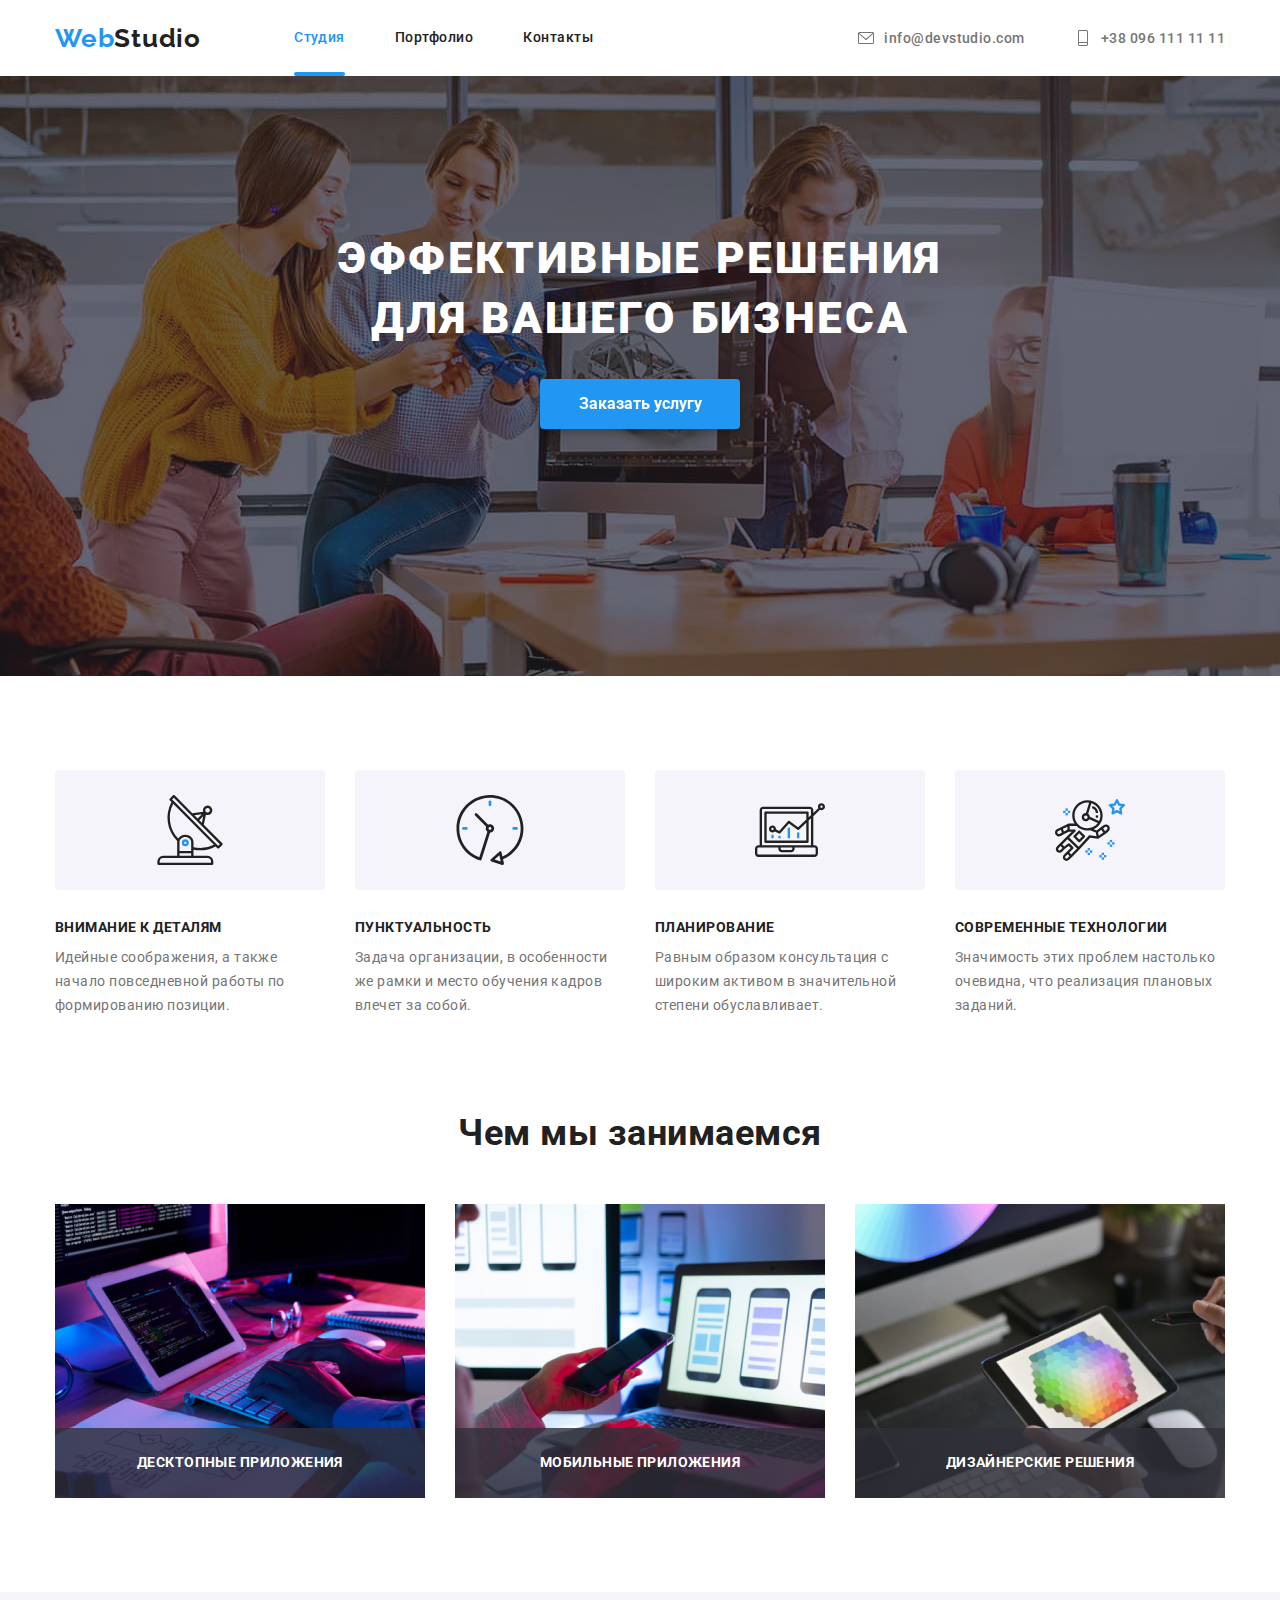
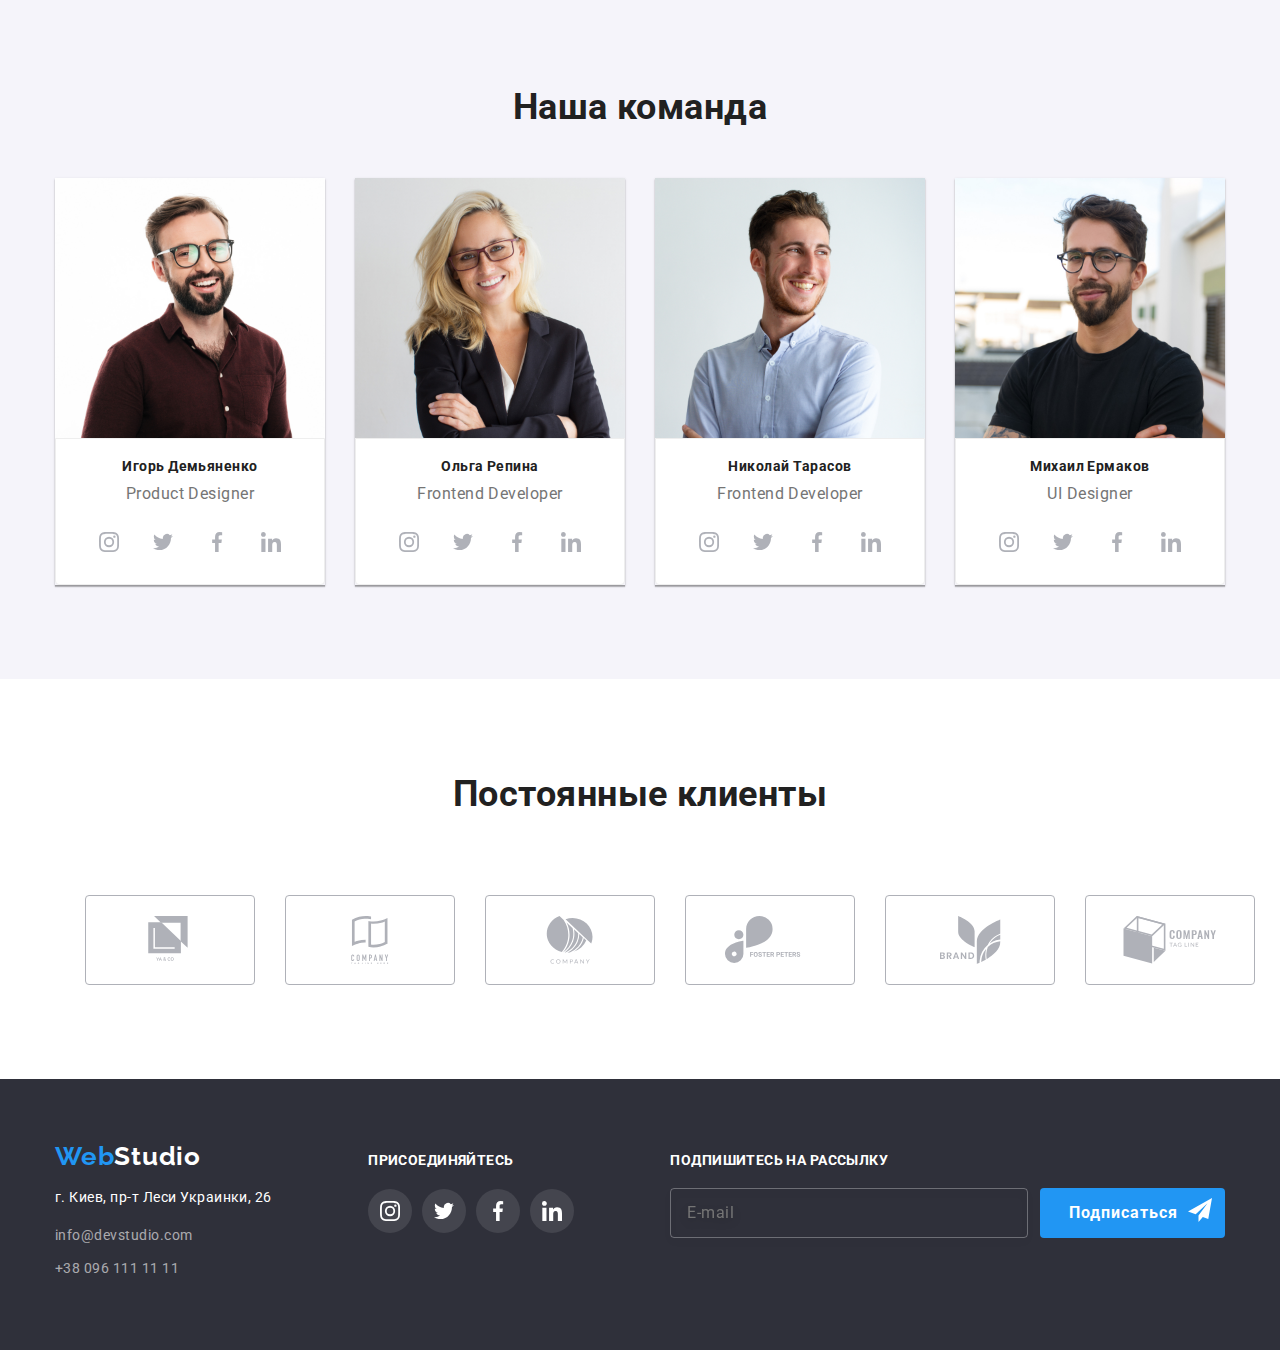
==== index.html @ 0d8c1e80 "copied hw6 to hw7" ====
<!DOCTYPE html>
<html lang="ru">
  <head>
    <meta charset="UTF-8" />
    <meta name="viewport" content="width=device-width, initial-scale=1.0" />
    <title>Document</title>
    <link rel="preconnect" href="https://fonts.gstatic.com" />
    <link
      href="https://fonts.googleapis.com/css2?family=Raleway:wght@700&family=Roboto:wght@400;500;700;900&display=swap"
      rel="stylesheet"
    />
    <link
      rel="stylesheet"
      href="https://cdnjs.cloudflare.com/ajax/libs/modern-normalize/1.0.0/modern-normalize.min.css"
    />
    <link rel="stylesheet" href="./css/styles.css" />
  </head>
  <body>
    <!-- Header main page -->
    <header>
      <nav class="container main-nav">
        <a href="./index.html" class="logo"> <span>Web</span>Studio </a>

        <ul class="site-nav">
          <li class="item">
            <a href="./index.html" class="link current">Студия</a>
          </li>
          <li class="item">
            <a href="./portfolio.html" class="link">Портфолио</a>
          </li>
          <li class="item"><a href="" class="link">Контакты</a></li>
        </ul>

        <ul class="address-nav">
          <li class="item">
            <a href="mailto:info@devstudio.com" class="address">
              <svg class="icon-nav" width="16" height="12">
                <use href="./img/icons/symbol-defs.svg#icon-envelope"></use>
              </svg>
              info@devstudio.com
            </a>
          </li>
          <li class="item">
            <a href="tel:+380961111111" class="address">
              <svg class="icon-nav" width="10" height="16">
                <use href="./img/icons/symbol-defs.svg#icon-phone"></use>
              </svg>
              +38 096 111 11 11
            </a>
          </li>
        </ul>
      </nav>
    </header>
    <main>
      <!-- About us sections-->
      <section class="section title">
        <div class="container">
          <h1 class="hero-title">
            Эффективные решения
            <br />
            для вашего бизнеса
          </h1>
          <button type="button" class="button primary" data-modal-open>Заказать услугу</button>
        </div>
      </section>
      <section class="section container section-logo">
        <h2 class="visually-hidden">Наши качества</h2>
        <ul class="feacher-list">
          <li class="item icon-antena">
            <h3 class="section-title-secondary title-uppercase">Внимание к деталям</h3>
            <p class="section-text">Идейные соображения, а также начало повседневной работы по формированию позиции.</p>
          </li>
          <li class="item icon-clock">
            <h3 class="section-title-secondary title-uppercase">Пунктуальность</h3>
            <p class="section-text">
              Задача организации, в особенности же рамки и место обучения кадров влечет за собой.
            </p>
          </li>
          <li class="item icon-diagram">
            <h3 class="section-title-secondary title-uppercase">Планирование</h3>
            <p class="section-text">
              Равным образом консультация с широким активом в значительной степени обуславливает.
            </p>
          </li>
          <li class="item icon-astronaut">
            <h3 class="section-title-secondary title-uppercase">Современные технологии</h3>
            <p class="section-text">Значимость этих проблем настолько очевидна, что реализация плановых заданий.</p>
          </li>
        </ul>
      </section>
      <section class="section">
        <div class="container">
          <h2 class="section-title-primary">Чем мы занимаемся</h2>
          <ul class="primary-list">
            <li class="item primary-thumb">
              <img src="./img/what-we-do/box1.jpg" alt="Ноутбук" width="370" />
              <p class="label">Десктопные приложения</p>
            </li>
            <li class="item primary-thumb">
              <img src="./img/what-we-do/box2.jpg" alt="мобильный телефон" width="370" />
              <p class="label">Мобильные приложения</p>
            </li>
            <li class="item primary-thumb">
              <img src="./img/what-we-do/box3.jpg" alt="Планшет" width="370" />
              <p class="label">Дизайнерские решения</p>
            </li>
          </ul>
        </div>
      </section>
      <section class="section team-section">
        <div class="container">
          <h2 class="section-title-primary">Наша команда</h2>
          <ul class="team-list">
            <li class="item">
              <img src="./img/team/photo1.jpg" alt="фото члена команды" width="270" />
              <div class="card">
                <h3 class="section-title-secondary">Игорь Демьяненко</h3>
                <p class="section-team-text">Product Designer</p>
                <ul class="card-list">
                  <li class="item">
                    <a href="" class="item-card">
                      <svg class="item-icon">
                        <use href="./img/icons/symbol-defs.svg#icon-instagram"></use>
                      </svg>
                    </a>
                  </li>
                  <li class="item">
                    <a href="" class="item-card">
                      <svg class="item-icon">
                        <use href="./img/icons/symbol-defs.svg#icon-twitter"></use>
                      </svg>
                    </a>
                  </li>
                  <li class="item">
                    <a href="" class="item-card">
                      <svg class="item-icon">
                        <use href="./img/icons/symbol-defs.svg#icon-facebook"></use>
                      </svg>
                    </a>
                  </li>
                  <li class="item">
                    <a href="" class="item-card">
                      <svg class="item-icon">
                        <use href="./img/icons/symbol-defs.svg#icon-linkedin"></use>
                      </svg>
                    </a>
                  </li>
                </ul>
              </div>
            </li>
            <li class="item">
              <img src="./img/team/photo2.jpg" alt="фото члена команды" width="270" />
              <div class="card">
                <h3 class="section-title-secondary">Ольга Репина</h3>
                <p class="section-team-text">Frontend Developer</p>
                <ul class="card-list">
                  <li class="item">
                    <a href="" class="item-card">
                      <svg class="item-icon">
                        <use href="./img/icons/symbol-defs.svg#icon-instagram"></use>
                      </svg>
                    </a>
                  </li>
                  <li class="item">
                    <a href="" class="item-card">
                      <svg class="item-icon">
                        <use href="./img/icons/symbol-defs.svg#icon-twitter"></use>
                      </svg>
                    </a>
                  </li>
                  <li class="item">
                    <a href="" class="item-card">
                      <svg class="item-icon">
                        <use href="./img/icons/symbol-defs.svg#icon-facebook"></use>
                      </svg>
                    </a>
                  </li>
                  <li class="item">
                    <a href="" class="item-card">
                      <svg class="item-icon">
                        <use href="./img/icons/symbol-defs.svg#icon-linkedin"></use>
                      </svg>
                    </a>
                  </li>
                </ul>
              </div>
            </li>
            <li class="item">
              <img src="./img/team/photo3.jpg" alt="фото члена команды" width="270" />
              <div class="card">
                <h3 class="section-title-secondary">Николай Тарасов</h3>
                <p class="section-team-text">Frontend Developer</p>
                <ul class="card-list">
                  <li class="item">
                    <a href="" class="item-card">
                      <svg class="item-icon">
                        <use href="./img/icons/symbol-defs.svg#icon-instagram"></use>
                      </svg>
                    </a>
                  </li>
                  <li class="item">
                    <a href="" class="item-card">
                      <svg class="item-icon">
                        <use href="./img/icons/symbol-defs.svg#icon-twitter"></use>
                      </svg>
                    </a>
                  </li>
                  <li class="item">
                    <a href="" class="item-card">
                      <svg class="item-icon">
                        <use href="./img/icons/symbol-defs.svg#icon-facebook"></use>
                      </svg>
                    </a>
                  </li>
                  <li class="item">
                    <a href="" class="item-card">
                      <svg class="item-icon">
                        <use href="./img/icons/symbol-defs.svg#icon-linkedin"></use>
                      </svg>
                    </a>
                  </li>
                </ul>
              </div>
            </li>
            <li class="item">
              <img src="./img/team/photo4.jpg" alt="фото члена команды" width="270" />
              <div class="card">
                <h3 class="section-title-secondary">Михаил Ермаков</h3>
                <p class="section-team-text">UI Designer</p>
                <ul class="card-list">
                  <li class="item">
                    <a href="" class="item-card">
                      <svg class="item-icon">
                        <use href="./img/icons/symbol-defs.svg#icon-instagram"></use>
                      </svg>
                    </a>
                  </li>
                  <li class="item">
                    <a href="" class="item-card">
                      <svg class="item-icon">
                        <use href="./img/icons/symbol-defs.svg#icon-twitter"></use>
                      </svg>
                    </a>
                  </li>
                  <li class="item">
                    <a href="" class="item-card">
                      <svg class="item-icon">
                        <use href="./img/icons/symbol-defs.svg#icon-facebook"></use>
                      </svg>
                    </a>
                  </li>
                  <li class="item">
                    <a href="" class="item-card">
                      <svg class="item-icon">
                        <use href="./img/icons/symbol-defs.svg#icon-linkedin"></use>
                      </svg>
                    </a>
                  </li>
                </ul>
              </div>
            </li>
          </ul>
        </div>
      </section>
      <section class="section section-logo">
        <div class="container">
          <h2 class="section-title-primary">Постоянные клиенты</h2>
          <ul class="client-logo">
            <li class="item">
              <a href="" class="item-link">
                <svg class="logo-icons" width="44.27" height="49.23">
                  <use href="./img/icons/symbol-defs.svg#icon-logo-1"></use>
                </svg>
              </a>
            </li>
            <li class="item">
              <a href="" class="item-link">
                <svg class="logo-icons" width="40" height="52">
                  <use href="./img/icons/symbol-defs.svg#icon-logo-2"></use>
                </svg>
              </a>
            </li>
            <li class="item">
              <a href="" class="item-link">
                <svg class="logo-icons" width="41" height="42.6">
                  <use href="./img/icons/symbol-defs.svg#icon-logo-3"></use>
                </svg>
              </a>
            </li>
            <li class="item">
              <a href="" class="item-link">
                <svg class="logo-icons" width="79.66" height="42.02">
                  <use href="./img/icons/symbol-defs.svg#icon-logo-4"></use>
                </svg>
              </a>
            </li>
            <li class="item">
              <a href="" class="item-link">
                <svg class="logo-icons" width="59" height="47">
                  <use href="./img/icons/symbol-defs.svg#icon-logo-5"></use>
                </svg>
              </a>
            </li>
            <li class="item">
              <a href="" class="item-link">
                <svg class="logo-icons" width="88.48" height="45.44">
                  <use href="./img/icons/symbol-defs.svg#icon-logo-6"></use>
                </svg>
              </a>
            </li>
          </ul>
        </div>
      </section>
    </main>

    <!-- Footer -->
    <footer class="footer footer-container">
      <div class="container">
        <div class="footer-content">
          <address class="footer-address">
            <a href="https://goo.gl/maps/TNhpPpV4GZ15vKTPA" target="_blank" class="logo footer-logo">
              <span>Web</span>Studio
            </a>
            <p class="footer-address">г. Киев, пр-т Леси Украинки, 26</p>

            <a href="mailto:info@devstudio.com" class="footer-mail"> info@devstudio.com </a>
            <a href="tel:+380961111111" class="footer-tel">+38 096 111 11 11</a>
          </address>

          <div>
            <p class="link-header">присоединяйтесь</p>
            <ul class="card-list">
              <li class="item">
                <a href="" class="footer-card">
                  <svg class="footer-icon">
                    <use href="./img/icons/symbol-defs.svg#icon-instagram"></use>
                  </svg>
                </a>
              </li>
              <li class="item">
                <a href="" class="footer-card">
                  <svg class="footer-icon">
                    <use href="./img/icons/symbol-defs.svg#icon-twitter"></use>
                  </svg>
                </a>
              </li>
              <li class="item">
                <a href="" class="footer-card">
                  <svg class="footer-icon">
                    <use href="./img/icons/symbol-defs.svg#icon-facebook"></use>
                  </svg>
                </a>
              </li>
              <li class="item">
                <a href="" class="footer-card">
                  <svg class="footer-icon">
                    <use href="./img/icons/symbol-defs.svg#icon-linkedin"></use>
                  </svg>
                </a>
              </li>
            </ul>
          </div>
          <form class="footer-form">
            <div class="form-field">
              <label for="email" class="form-label">Подпишитесь на рассылку</label>

              <input type="email" name="email" id="email" placeholder="E-mail" class="form-input" />
            </div>
            <button type="submit" class="button footer-form-button">Подписаться</button>
          </form>
        </div>
      </div>
    </footer>
    <div class="backdrop is-hidden" data-modal>
      <div class="modal">
        <div class="icon-wrapper">
          <svg class="modal-close-button" data-modal-close>
            <use href="./img/icons/symbol-defs.svg#icon-close"></use>
          </svg>
        </div>
        <form>
          <div role="group" class="modal-form">
            <b class="modal-form-title">Оставьте свои данные, мы вам перезвоним</b>
            <div class="modal-form-field">
              <label for="name" class="modal-label">Имя</label>
              <input type="text" name="username" id="name" class="modal-input" placeholder=" " />
              <svg class="modal-icon" width="12" height="12">
                <use href="./img/icons/symbol-defs.svg#icon-modal-person"></use>
              </svg>
            </div>
            <div class="modal-form-field">
              <label for="tel" class="modal-label">Телефон </label>

              <input type="tel" name="usertel" id="tel" class="modal-input" placeholder=" " />
              <svg class="modal-icon" width="13" height="13">
                <use href="./img/icons/symbol-defs.svg#icon-modal-phone"></use>
              </svg>
            </div>
            <div class="modal-form-field">
              <label for="user_email" class="modal-label">Почта </label>

              <input type="email" name="email" id="user_email" class="modal-input" placeholder=" " />
              <svg class="modal-icon" width="15" height="12">
                <use href="./img/icons/symbol-defs.svg#icon-modal-envelope"></use>
              </svg>
            </div>
            <div class="modal-form-field">
              <label for="feedback" class="modal-label">Комментарий</label>
              <textarea
                name="feedback"
                id="feedback"
                rows="5"
                placeholder="Введите текст"
                class="textarea-input"
              ></textarea>
            </div>

            <div class="modal-form-checkbox">
              <label class="checkbox-label">
                <input type="checkbox" name="hobby" value="reading" class="checkbox" />
                <span>Соглашаюсь с рассылкой и принимаю <a href="" class="contract">Условия договора</a></span>
                <svg class="checkbox-icon" width="15" height="12">
                  <use href="./img/icons/symbol-defs.svg#icon-check"></use>
                </svg>
              </label>
            </div>
          </div>
          <button type="submit" class="button form-button">Отправить</button>
        </form>
      </div>
    </div>
    <script src="./js/modal.js">
      (() => { document.querySelector('.js-speaker-form').addEventListener('submit', e => { e.preventDefault(); new
      FormData(e.currentTarget).forEach((value, name) => console.log(`${name}: ${value}`), ); }); })();
    </script>
  </body>
</html>
---- css/styles.css ----
/* цвет текста  #757575;
  цвет заголовков  и кнопок#212121
  акцент+часть лого #2196F3;
  белый #FFFFFF
  вторичный цвет фона #2F303A
 */
/* ====site colors===== */
.visually-hidden {
  position: absolute;
  width: 1px;
  height: 1px;
  margin: -1px;
  padding: 0;
  overflow: hidden;
  border: 0;
  clip: rect(0 0 0 0);
}
.title {
  color: var(--hero-text-color);
  font-weight: 900;
  font-size: 44px;
  line-height: 1.36;
  letter-spacing: 0.06em;
  text-transform: uppercase;
  text-align: center;

  display: flex;
  justify-content: center;
  align-items: center;

  max-width: 1600px;
  height: 600px;
  margin-left: auto;
  margin-right: auto;
  background-image: linear-gradient(to right, rgba(47, 48, 58, 0.4), rgba(47, 48, 58, 0.4)),
    url('../img/hero-background.jpg');
  background-repeat: no-repeat;
  background-size: cover;
  background-position: center;
}

body {
  background-color: #ffffff;
  color: var(--primary-text-color);
  font-family: Roboto, sans-serif;
  letter-spacing: 0.03em;
}
img {
  display: block;
  max-width: 100%;
  height: auto;
}

:root {
  --primary-text-color: #757575;
  --title-text-color: #212121;
  --accent-color: #2196f3;
  --hero-text-color: #ffffff;
  --bgd-button-color: #f5f4fa;
}

a {
  text-decoration: none;
}
/* ====logo====== */
.logo {
  font-family: Raleway, sans-serif;
  color: var(--title-text-color);
  letter-spacing: 0.03em;
  font-weight: bold;
  font-size: 26px;
  line-height: 1.19;
  letter-spacing: 0.03em;
}
.logo > span {
  color: var(--accent-color);
}

ul {
  list-style: none;
  padding: 0;
  margin: 0;
}
/* ====Titles===== */

.hero-title {
  margin-top: 0;
  margin-bottom: 0;
  font-style: normal;

  font-weight: 900;
  font-size: 44px;
  line-height: 1.36;
  letter-spacing: 0.06em;
}

.section-title-primary {
  color: var(--title-text-color);
  font-weight: 700;
  font-size: 36px;
  line-height: 1.17;
  text-align: center;

  margin-top: 0;
  margin-bottom: 50px;
}
.primary-list {
  display: flex;
  flex-wrap: wrap;
  margin-left: -30px;
  margin-top: -30px;
  /* position: relative; */
}
.primary-list .item {
  margin-left: 30px;
  margin-top: 30px;
  flex-basis: calc(100% / 3 - 30px);
}
.primary-thumb {
  position: relative;
}
.label {
  position: absolute;

  font-family: Roboto;
  font-weight: 700;
  font-size: 14px;
  line-height: 1.14;

  text-align: center;
  letter-spacing: 0.03em;
  text-transform: uppercase;
  color: rgba(255, 255, 255, 1);
  background: rgba(47, 48, 58, 0.8);

  width: 100%;
  height: 70px;
  bottom: 0;
  right: 0;
  margin: 0;
  padding-top: 27px;
}

.section-title-secondary {
  color: var(--title-text-color);
  font-weight: 700;
  font-size: 14px;
  line-height: 1.14;

  margin-top: 0;
  margin-bottom: 10px;
}
.section-title-portfolio {
  color: var(--title-text-color);
  font-size: 18px;
  line-height: 2;

  margin-top: 0;
  margin-bottom: 0;
}
.title-uppercase {
  text-transform: uppercase;
}
.team-section {
  background: #f5f4fa;
  padding-top: 94px;
}
/* =====Team list===== */
.team-list {
  display: flex;
  flex-wrap: wrap;
  margin-left: -30px;
  margin-top: -30px;
}
.team-list > .item {
  margin-left: 30px;
  margin-top: 30px;
  flex-basis: calc(100% / 4 - 30px);
  box-shadow: 0px 1px 3px rgba(0, 0, 0, 0.12), 0px 1px 1px rgba(0, 0, 0, 0.14), 0px 2px 1px rgba(0, 0, 0, 0.2);
}

.team-list .card {
  display: flex;
  flex-wrap: wrap;
  border-radius: 0px 0px 4px 4px;

  display: flex;
  flex-direction: column;
  align-items: center;
}
/* =====Texts===== */
.section {
  padding-bottom: 94px;
}
.section p {
  margin-top: 0;
}
.section-text {
  font-size: 14px;
  line-height: 1.71;
  margin-bottom: 0;
}
.section-team-text {
  font-size: 16px;
  line-height: 1.18;
}
.section-portfolio-text {
  font-size: 16px;
  line-height: 1.86;
  margin-bottom: 0;
  color: var(--primary-text-color);
}

/* =====Address====== */

.address {
  color: var(--primary-text-color);
  font-family: Roboto, sans-serif;
  font-weight: 500;
  font-size: 14px;
  line-height: 1.17;
  display: flex;
  cursor: pointer;
  vertical-align: bottom;
  padding: 0;
  border: none;
  margin: 0;
}
.address:hover,
.address:focus {
  color: var(--accent-color);
  transition: 250ms cubic-bezier(0.4, 0, 0.2, 1);
}
.icon-nav {
  margin-right: 10px;
  fill: currentColor;
  display: inline-block;
  width: 16px;
  height: 16px;
}
/*  ======Main nav===== */
.main-nav {
  display: flex;
  align-items: center;
}
.portfolio-border {
  border-bottom: 1px solid #ececec;
}
/* =====site nav===== */

.site-nav {
  display: flex;
  margin-left: 93px;
}
.site-nav .link {
  display: block;
  padding-bottom: 30px;
  padding-top: 30px;

  color: var(--title-text-color);
  font-weight: 500;
  font-size: 14px;
  line-height: 1.14;
  text-decoration: none;

  position: relative;
  transition: 250ms cubic-bezier(0.4, 0, 0.2, 1);
}
.site-nav .link::after {
  content: '';
  display: block;
  width: 100%;
  background: var(--accent-color);
  border-radius: 2px;
  height: 4px;
  position: absolute;
  left: 0;
  bottom: 0;
  opacity: 0;
  transition: 250ms cubic-bezier(0.4, 0, 0.2, 1);
}
.site-nav .link:hover::after,
.site-nav .link:focus::after,
.site-nav .current::after {
  opacity: 1;
}
.site-nav .link:hover,
.site-nav .link:focus,
.site-nav .current {
  color: var(--accent-color);
  transition: 250ms cubic-bezier(0.4, 0, 0.2, 1);
}
.site-nav .item:not(:last-child) {
  margin-right: 50px;
}

/* ====Address nav===== */
.address-nav {
  display: flex;
  margin-left: auto;
}
.address-nav .item + .item {
  margin-left: 50px;
}

/* =====Button===== */

.button {
  color: var(--hero-text-color);
  background-color: var(--accent-color);
  font-family: inherit;

  border-radius: 4px;
  text-align: center;
  border: none;
}
.button.primary {
  font-weight: 700;
  font-size: 16px;
  line-height: 1.87;

  padding: 10px 32px;
  min-width: 200px;
  margin-top: 30px;
  filter: drop-shadow(0px 4px 4px rgba(0, 0, 0, 0.25));
}
.button.secondary {
  color: var(--title-text-color);
  background-color: var(--bgd-button-color);
  font-weight: 500;
  font-size: 16px;
  line-height: 1.62;

  min-width: 73px;
  padding: 6px 22px;
}
.secondary:hover,
.secondary:focus {
  color: var(--hero-text-color);
  background-color: var(--accent-color);
  transition: 250ms cubic-bezier(0.4, 0, 0.2, 1);

  filter: drop-shadow(0px 4px 4px rgba(0, 0, 0, 0.25));
}
/* =====list main===== */
.feacher-list {
  display: flex;
  flex-wrap: wrap;
  margin-left: -30px;
  margin-top: -30px;
}
.feacher-list .item {
  margin-left: 30px;
  margin-top: 30px;
  flex-basis: calc(100% / 4 - 30px);
}
.feacher-list .item::before {
  content: '';
  display: block;
  height: 120px;
  margin-bottom: 30px;
  background: #f5f4fa;
  border-radius: 4px;
  background-repeat: no-repeat;
  background-size: contain;
  background-position: center;
}
.feacher-list .icon-antena::before {
  background-image: url(../img/feacher-list/antena.svg);
}
.feacher-list .icon-clock::before {
  background-image: url(../img/feacher-list/clock.svg);
}
.feacher-list .icon-diagram::before {
  background-image: url(../img/feacher-list/diagram.svg);
}
.feacher-list .icon-astronaut::before {
  background-image: url(../img/feacher-list/astronaut.svg);
}
/* =====Portfolio list===== */
.portfolio-list {
  display: flex;
  flex-wrap: wrap;
  margin-right: -30px;
  margin-top: -30px;
  flex-basis: calc(100% / 3 - 30px);
  padding-bottom: 94px;
  cursor: pointer;
}
.product-thumb {
  position: relative;
  overflow: hidden;
}
.product-thumb::before {
  content: '';
  display: inline-block;
  position: absolute;

  background: rgba(33, 150, 243, 0.9);
  width: 100%;
  height: 100%;

  top: 0;
  left: 0;
  opacity: 0;
  transform: translateY(100%);
  transition: transform 250ms cubic-bezier(0.4, 0, 0.2, 1);
}

.product-thumb:hover:before {
  opacity: 1;
  transform: translateY(0);
}
.overlay {
  position: absolute;
  width: 100%;
  height: 100%;

  opacity: 0;
  top: 0;
  left: 0;
  font-family: Roboto;
  font-style: normal;
  font-weight: 400;
  font-size: 18px;
  line-height: 1.56;
  letter-spacing: 0.03em;
  padding: 63px 24px;
  color: var(--hero-text-color);
  background: rgba(33, 150, 243, 0.9);

  transition: 250ms cubic-bezier(0.4, 0, 0.2, 1);
  transform: translateY(100%);
}

.overlay:hover {
  opacity: 1;
}
.portfolio-list .item {
  width: 370px;
  margin-right: 30px;
  margin-top: 30px;
}
.portfolio-list-actions {
  display: flex;
  flex-direction: column;
}

.portfolio-list-actions:hover,
.portfolio-list-actions:focus {
  border: 1px solid #eeeeee;
  box-sizing: border-box;
  box-shadow: 0px 1px 1px rgba(0, 0, 0, 0.12), 0px 4px 4px rgba(0, 0, 0, 0.06), 1px 4px 6px rgba(0, 0, 0, 0.16);
}
.portfolio-list-actions:hover .overlay,
.portfolio-list-actions:focus .overlay {
  opacity: 1;
  transform: translateY(0);
}

.item .card {
  padding: 20px 24px;
  border: 1px solid #eeeeee;
  background-color: var(--hero-text-color);
}
.card-list {
  display: flex;
  padding: 0;
  margin: 0;
  text-align: center;
}
.card-list .item {
  display: inline-block;
}
.item-card {
  border: none;
  padding: 0;
  border-radius: 50%;
  align-items: center;
  display: flex;
  justify-content: center;
  width: 44px;
  height: 44px;
}

.item-icon {
  width: 20px;
  height: 20px;
}
.item-card:hover,
.item-card:focus,
.footer-card:hover,
.footer-card:focus {
  fill: rgb(33, 150, 243);
  --color1: #ffffff;
  background-color: rgba(33, 150, 243, 1);
  transition: 250ms cubic-bezier(0.4, 0, 0.2, 1);
}
.card-list .item:not(:last-child) {
  margin-right: 10px;
}
.portfolio-button {
  display: flex;
  margin-bottom: 50px;
  justify-content: center;
  padding-top: 94px;
}
.portfolio-button .item:not(:last-child) {
  margin-right: 8px;
}
/* =====Client logo===== */

.client-logo,
.client-logo .item {
  display: flex;
}
.client-logo .item {
  flex-wrap: wrap;
  margin-left: -30px;
  margin-top: -30px;
  flex-basis: calc(100% / 6 - 30px);
  margin-left: 30px;
  margin-top: 30px;
}
.client-logo .item-link {
  width: 170px;
  height: 90px;
  border: 1px solid #afb1b8;
  box-sizing: border-box;
  border-radius: 4px;
  cursor: pointer;
}
.client-logo .item-link:hover,
.client-logo .item-link:focus {
  border: 1px solid #2196f3;
  transition: 250ms cubic-bezier(0.4, 0, 0.2, 1);
}
.client-logo .item-link .logo-icons:hover,
.client-logo .item-link:focus .logo-icons {
  fill: #2196f3;
}
.logo-icons {
  display: inline-block;
  width: 100%;
  height: 100%;
  padding: 20px;
  fill: #afb1b8;
}

.section-logo {
  padding-top: 94px;
}
/* ====footer==== */
.footer {
  background-color: #2f303a;
  margin-top: 0;

  padding-top: 60px;
  padding-bottom: 60px;
}
.footer-content {
  display: flex;
  align-items: baseline;
  justify-content: space-between;
}
.footer .footer-logo {
  color: var(--hero-text-color);
}
.footer-address {
  color: var(--hero-text-color);
  font-weight: 400;
  font-style: normal;
  font-size: 14px;
  line-height: 1.71;

  display: flex;
  flex-direction: column;
}
.footer-mail,
.footer-tel {
  font-weight: normal;
  font-size: 14px;
  line-height: 1.71;
  color: rgba(255, 255, 255, 0.6);
  margin-bottom: 9px;
}

.link-header {
  font-style: normal;
  font-weight: bold;
  font-size: 14px;
  line-height: 1.14;
  letter-spacing: 0.03em;
  text-transform: uppercase;

  color: var(--hero-text-color);
  margin-bottom: 20px;
}
.footer-card {
  width: 44px;
  height: 44px;
  background: rgba(255, 255, 255, 0.1);
  border-radius: 50%;
  align-items: center;
  display: flex;
  justify-content: center;
  --color1: #ffffff;
  transition: 250ms cubic-bezier(0.4, 0, 0.2, 1);
}
.footer-icon {
  width: 20px;
  height: 20px;
}

/* ====Footer form===== */
.footer-form {
  display: flex;
  align-items: flex-end;
}
.footer-form-button {
  padding-top: 10px;
  padding-bottom: 10px;
  padding-left: 29px;
  padding-right: 13px;

  font-family: Roboto, sans-serif;
  font-weight: 700;
  font-size: 16px;
  line-height: 1.87;

  text-align: center;
  letter-spacing: 0.06em;
  display: flex;
  align-content: flex-end;
}
.footer-form-button::after {
  content: '';
  display: inline-block;
  margin-left: 10px;
  width: 24px;
  height: 24px;
  background-image: url(../img/icons/telegram.svg);
  background-repeat: no-repeat;
  background-size: contain;
  background-position: bottom;
  color: #ffffff;
}
.form-field {
  display: flex;
  flex-direction: column;
  margin-right: 12px;
}
.form-label {
  font-family: Roboto, sans-serif;
  font-weight: 700;
  font-size: 14px;
  line-height: 1.142;
  letter-spacing: 0.03em;
  text-transform: uppercase;
  color: var(--hero-text-color);

  margin-bottom: 20px;
}
.form-input {
  border: 1px solid rgba(255, 255, 255, 0.3);
  box-sizing: border-box;
  filter: drop-shadow(0px 4px 4px rgba(0, 0, 0, 0.15));
  border-radius: 4px;
  background-color: inherit;
  width: 358px;
  height: 50px;
  font-family: Roboto, sans-serif;

  font-weight: 400;
  font-size: 16px;
  line-height: 1.25;
  letter-spacing: 0.03em;
  color: rgba(255, 255, 255, 0.6);
  padding-left: 16px;
}
/* =====Container sizes===== */
.container {
  width: 1200px;
  padding-left: 15px;
  padding-right: 15px;
  margin-left: auto;
  margin-right: auto;
}
/* ======Modal window====== */
.backdrop {
  position: fixed;
  top: 0;
  left: 0;
  width: 100%;
  height: 100%;
  background: rgba(0, 0, 0, 0.2);
  opacity: 1;
  transition: opacity 250ms cubic-bezier(0.4, 0, 0.2, 1);
}
.backdrop.is-hidden {
  opacity: 0;
  pointer-events: none;
}
.backdrop.is-hidden.modal {
  transform: translate(-50%, -50%) scale(0.9);
}
.modal {
  position: absolute;
  background: #ffffff;
  top: 50%;
  left: 50%;
  transform: translate(-50%, -50%) scale(1);
  box-shadow: 0px 1px 3px rgba(0, 0, 0, 0.12), 0px 1px 1px rgba(0, 0, 0, 0.14), 0px 2px 1px rgba(0, 0, 0, 0.2);
  border-radius: 4px;

  width: 528px;
  height: 581px;
}
.modal-close-button {
  display: flex;
  width: 11px;
  height: 11px;
  transition: 250ms cubic-bezier(0.4, 0, 0.2, 1);
}
.icon-wrapper {
  align-items: center;
  display: flex;
  justify-content: center;
  position: absolute;
  top: 0;
  right: 0;
  width: 30px;
  height: 30px;
  border-radius: 50%;
  border: 1px solid rgba(0, 0, 0, 0.1);
  box-sizing: border-box;
  margin-top: 8px;
  margin-right: 8px;
}
.icon-wrapper:hover .modal-close-button {
  fill: var(--accent-color);
  transition: 250ms cubic-bezier(0.4, 0, 0.2, 1);
}
.form-button {
  padding: 10px 55px;
  font-family: Roboto, sans-serif;

  font-weight: 700;
  font-size: 16px;
  line-height: 1.87;
  display: flex;

  margin: 0 auto;
  letter-spacing: 0.06em;
  display: flex;
}
.modal-form {
  padding: 40px;
}
.modal-form-title {
  font-family: Roboto, sans-serif;
  font-weight: 700;
  font-size: 20px;
  line-height: 1.15;
  text-align: center;
  letter-spacing: 0.03em;
  color: #212121;

  margin-bottom: 12px;
  display: flex;
}
.modal-form-field {
  display: flex;
  flex-direction: column;
  margin-bottom: 4px;
  position: relative;
}
.modal-label {
  font-family: Roboto, sans-serif;
  font-weight: 400;
  font-size: 12px;
  line-height: 1.166;
  letter-spacing: 0.01em;
  color: #757575;
}
.checkbox-label {
  font-family: Roboto, sans-serif;
  font-weight: 400;
  font-size: 14px;
  line-height: 1.71;
  letter-spacing: 0.03em;
  color: #757575;
  margin-left: 7px;
}

.modal-input {
  border: 1px solid rgba(33, 33, 33, 0.2);
  box-sizing: border-box;
  border-radius: 4px;
  height: 40px;
  cursor: pointer;
  padding-left: 40px;
}

.modal-input:focus,
.modal-input:hover,
.textarea-input:hover,
.textarea-input:focus {
  border: 1px solid var(--accent-color);
  outline: none;
  transition: 250ms cubic-bezier(0.4, 0, 0.2, 1);
}
.modal-form:focus .modal-input {
  color: var(--accent-color);
  transition: 250ms cubic-bezier(0.4, 0, 0.2, 1);
}
.modal-form-field:focus .modal-input {
  fill: var(--accent-color);
  transition: 250ms cubic-bezier(0.4, 0, 0.2, 1);
}

.textarea-input {
  height: 120px;
  border: 1px solid rgba(33, 33, 33, 0.2);
  box-sizing: border-box;
  border-radius: 4px;
  margin-bottom: 20px;
  padding: 12px 16px;
  font-family: Roboto, sans-serif;
  font-weight: 400;
  font-size: 12px;
  line-height: 1.166;
  letter-spacing: 0.01em;
  cursor: pointer;
}
.textarea-input::placeholder {
  font-family: Roboto, sans-serif;
  font-weight: 400;
  font-size: 12px;
  line-height: 1.166;
  letter-spacing: 0.01em;
  color: rgba(117, 117, 117, 0.5);
}
.modal-form-checkbox {
  display: flex;
  margin-right: 7px;
}
/* .modal-form-checkbox input[type='checkbox'] {
  display: flex;
} */
.modal-icon {
  position: absolute;
  top: 0;
  left: 0;
  transform: translateY(100%);
  margin: 14px 15px;
}
.modal-input:focus + .modal-icon {
  fill: var(--accent-color);
  transition: 250ms cubic-bezier(0.4, 0, 0.2, 1);
}
.checkbox {
  -moz-appearance: none;
  -webkit-appearance: none;
  appearance: none;
  position: absolute;
}

.checkbox-icon {
  display: inline-block;
  margin-right: 7px;
  width: 16px;
  height: 15px;
  background: var(--hero-text-color);
  justify-items: start;
  fill: var(--hero-text-color);
  border: 1px solid black;
  border-radius: 4px;
  transform: translateY(20%);
}
.checkbox:focus + .checkbox-icon,
.checkbox:checked + .checkbox-icon {
  background: var(--accent-color);
  border: 1px var(--accent-color);
  transition: 250ms cubic-bezier(0.4, 0, 0.2, 1);
}
.checkbox-label {
  display: flex;
  flex-direction: row-reverse;
}
.contract {
  color: var(--accent-color);
  text-decoration: underline;
}
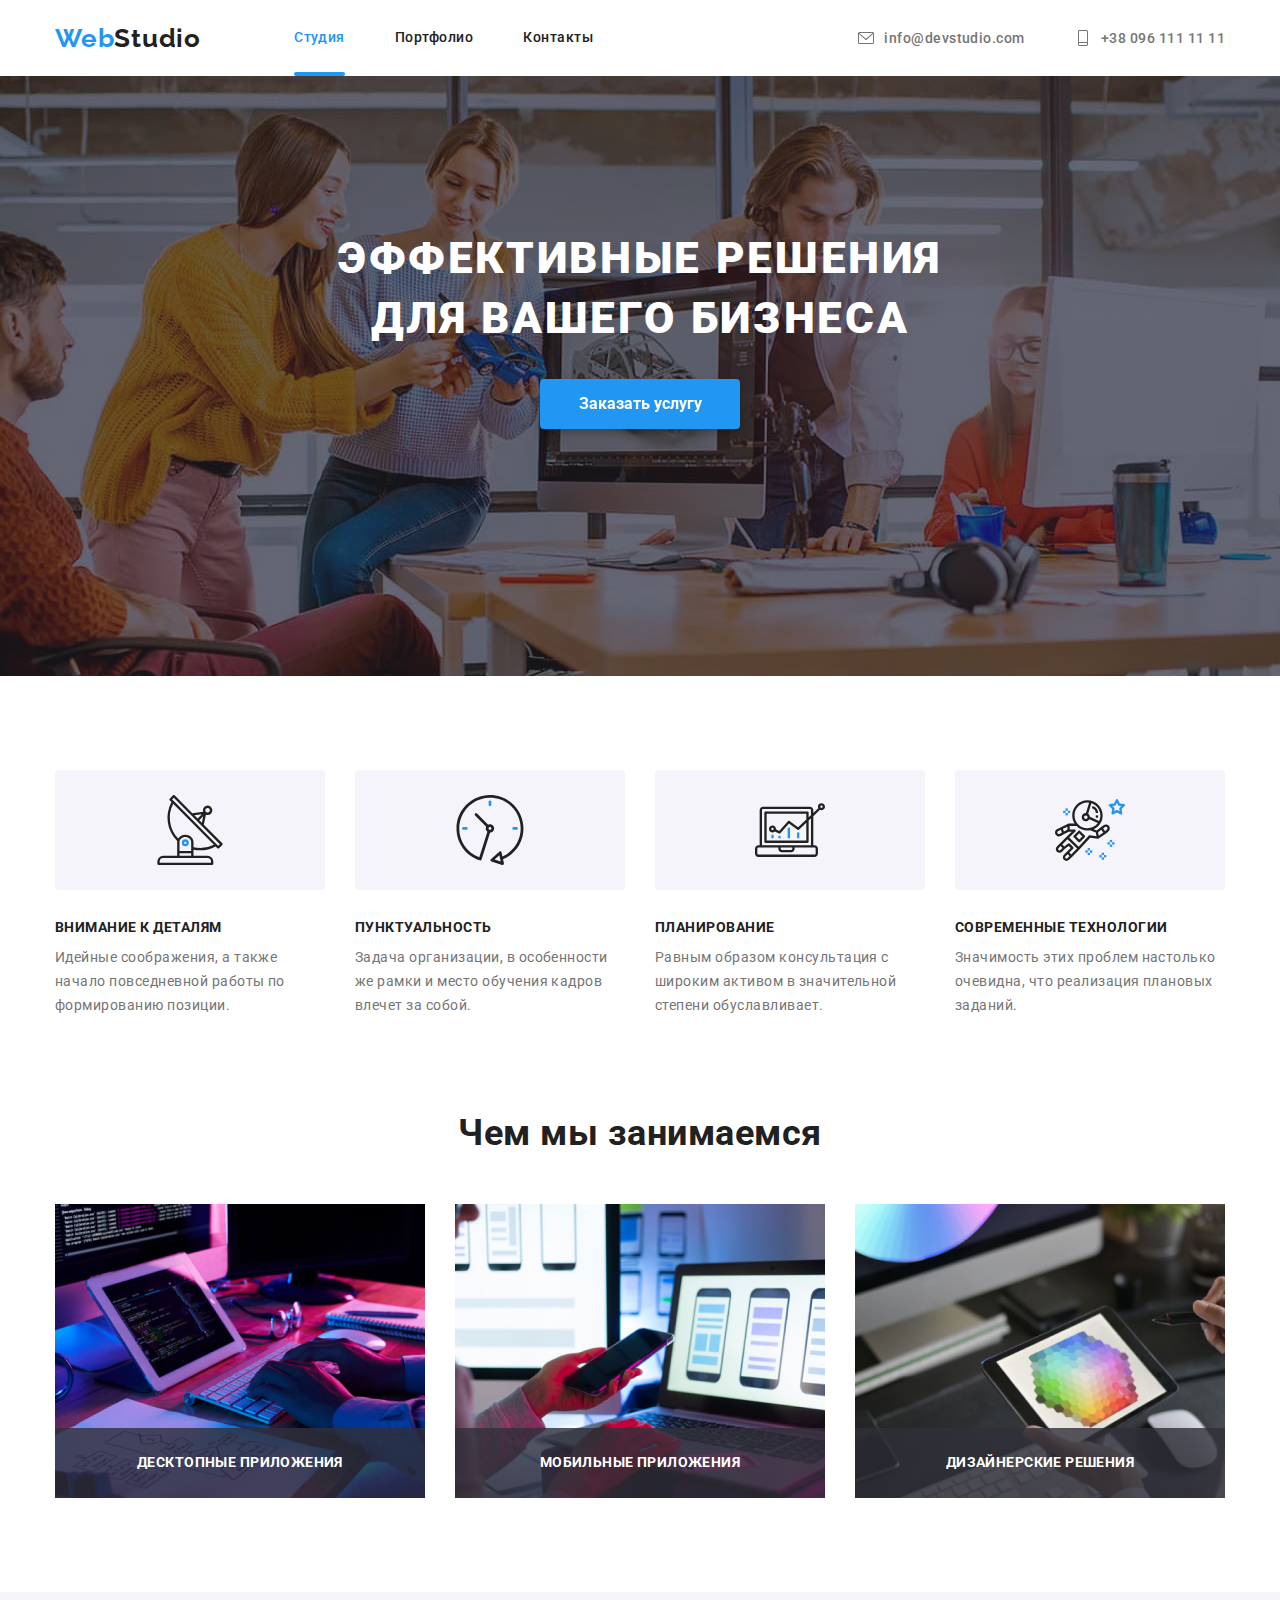
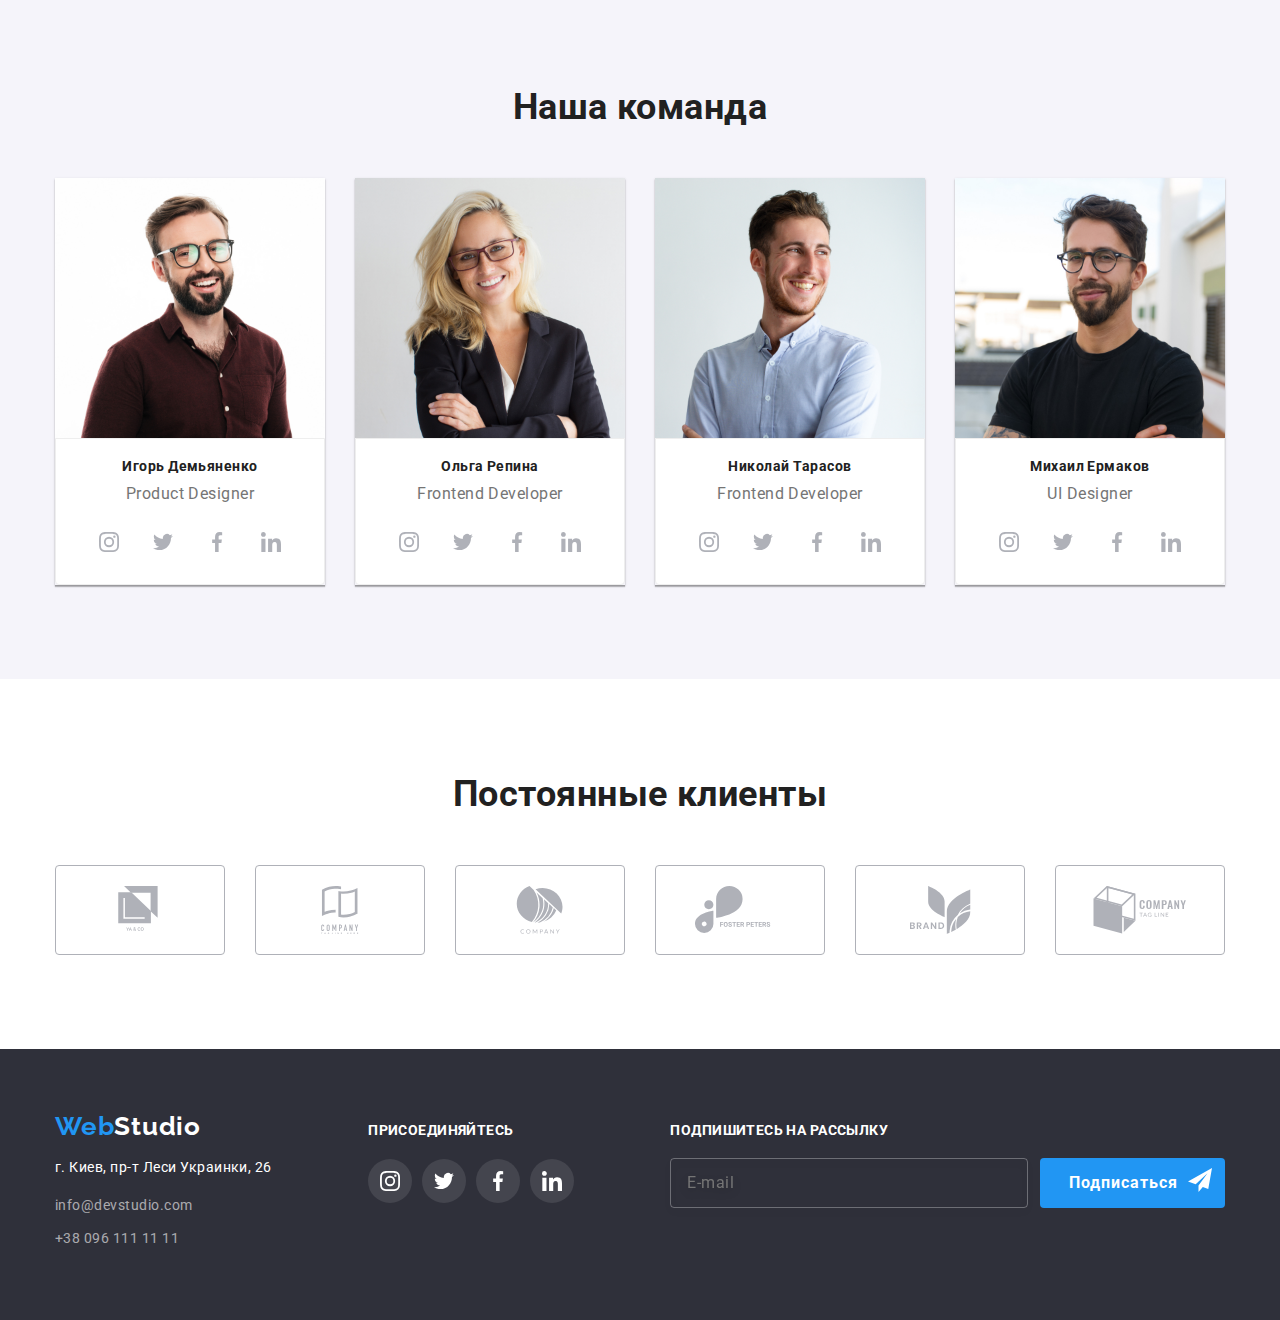
==== commit 7df66eba: "copy new hw6" ====
--- a/index.html
+++ b/index.html
@@ -262,54 +262,53 @@
           </ul>
         </div>
       </section>
-      <section class="section section-logo">
-        <div class="container">
-          <h2 class="section-title-primary">Постоянные клиенты</h2>
-          <ul class="client-logo">
-            <li class="item">
-              <a href="" class="item-link">
-                <svg class="logo-icons" width="44.27" height="49.23">
-                  <use href="./img/icons/symbol-defs.svg#icon-logo-1"></use>
-                </svg>
-              </a>
-            </li>
-            <li class="item">
-              <a href="" class="item-link">
-                <svg class="logo-icons" width="40" height="52">
-                  <use href="./img/icons/symbol-defs.svg#icon-logo-2"></use>
-                </svg>
-              </a>
-            </li>
-            <li class="item">
-              <a href="" class="item-link">
-                <svg class="logo-icons" width="41" height="42.6">
-                  <use href="./img/icons/symbol-defs.svg#icon-logo-3"></use>
-                </svg>
-              </a>
-            </li>
-            <li class="item">
-              <a href="" class="item-link">
-                <svg class="logo-icons" width="79.66" height="42.02">
-                  <use href="./img/icons/symbol-defs.svg#icon-logo-4"></use>
-                </svg>
-              </a>
-            </li>
-            <li class="item">
-              <a href="" class="item-link">
-                <svg class="logo-icons" width="59" height="47">
-                  <use href="./img/icons/symbol-defs.svg#icon-logo-5"></use>
-                </svg>
-              </a>
-            </li>
-            <li class="item">
-              <a href="" class="item-link">
-                <svg class="logo-icons" width="88.48" height="45.44">
-                  <use href="./img/icons/symbol-defs.svg#icon-logo-6"></use>
-                </svg>
-              </a>
-            </li>
-          </ul>
-        </div>
+
+      <section class="section container section-logo">
+        <h2 class="section-title-primary">Постоянные клиенты</h2>
+        <ul class="client-logo">
+          <li class="item">
+            <a href="" class="item-link">
+              <svg class="logo-icons" width="44.27" height="49.23">
+                <use href="./img/icons/symbol-defs.svg#icon-logo-1"></use>
+              </svg>
+            </a>
+          </li>
+          <li class="item">
+            <a href="" class="item-link">
+              <svg class="logo-icons" width="40" height="52">
+                <use href="./img/icons/symbol-defs.svg#icon-logo-2"></use>
+              </svg>
+            </a>
+          </li>
+          <li class="item">
+            <a href="" class="item-link">
+              <svg class="logo-icons" width="41" height="42.6">
+                <use href="./img/icons/symbol-defs.svg#icon-logo-3"></use>
+              </svg>
+            </a>
+          </li>
+          <li class="item">
+            <a href="" class="item-link">
+              <svg class="logo-icons" width="79.66" height="42.02">
+                <use href="./img/icons/symbol-defs.svg#icon-logo-4"></use>
+              </svg>
+            </a>
+          </li>
+          <li class="item">
+            <a href="" class="item-link">
+              <svg class="logo-icons" width="59" height="47">
+                <use href="./img/icons/symbol-defs.svg#icon-logo-5"></use>
+              </svg>
+            </a>
+          </li>
+          <li class="item">
+            <a href="" class="item-link">
+              <svg class="logo-icons" width="88.48" height="45.44">
+                <use href="./img/icons/symbol-defs.svg#icon-logo-6"></use>
+              </svg>
+            </a>
+          </li>
+        </ul>
       </section>
     </main>
 
@@ -373,8 +372,8 @@
     </footer>
     <div class="backdrop is-hidden" data-modal>
       <div class="modal">
-        <div class="icon-wrapper">
-          <svg class="modal-close-button" data-modal-close>
+        <div class="icon-wrapper" data-modal-close>
+          <svg class="modal-close-button">
             <use href="./img/icons/symbol-defs.svg#icon-close"></use>
           </svg>
         </div>
--- a/css/styles.css
+++ b/css/styles.css
@@ -510,14 +510,17 @@
 }
 /* =====Client logo===== */
 
-.client-logo,
+.client-logo {
+  display: flex;
+  margin-left: -30px;
+  margin-top: -30px;
+}
 .client-logo .item {
   display: flex;
 }
 .client-logo .item {
   flex-wrap: wrap;
-  margin-left: -30px;
-  margin-top: -30px;
+
   flex-basis: calc(100% / 6 - 30px);
   margin-left: 30px;
   margin-top: 30px;
@@ -782,6 +785,7 @@
   line-height: 1.166;
   letter-spacing: 0.01em;
   color: #757575;
+  margin-bottom: 4px;
 }
 .checkbox-label {
   font-family: Roboto, sans-serif;
@@ -800,6 +804,7 @@
   height: 40px;
   cursor: pointer;
   padding-left: 40px;
+  margin-bottom: 10px;
 }
 
 .modal-input:focus,
@@ -878,7 +883,7 @@
   border-radius: 4px;
   transform: translateY(20%);
 }
-.checkbox:focus + .checkbox-icon,
+.checkbox:focus ~ .checkbox-icon,
 .checkbox:checked + .checkbox-icon {
   background: var(--accent-color);
   border: 1px var(--accent-color);
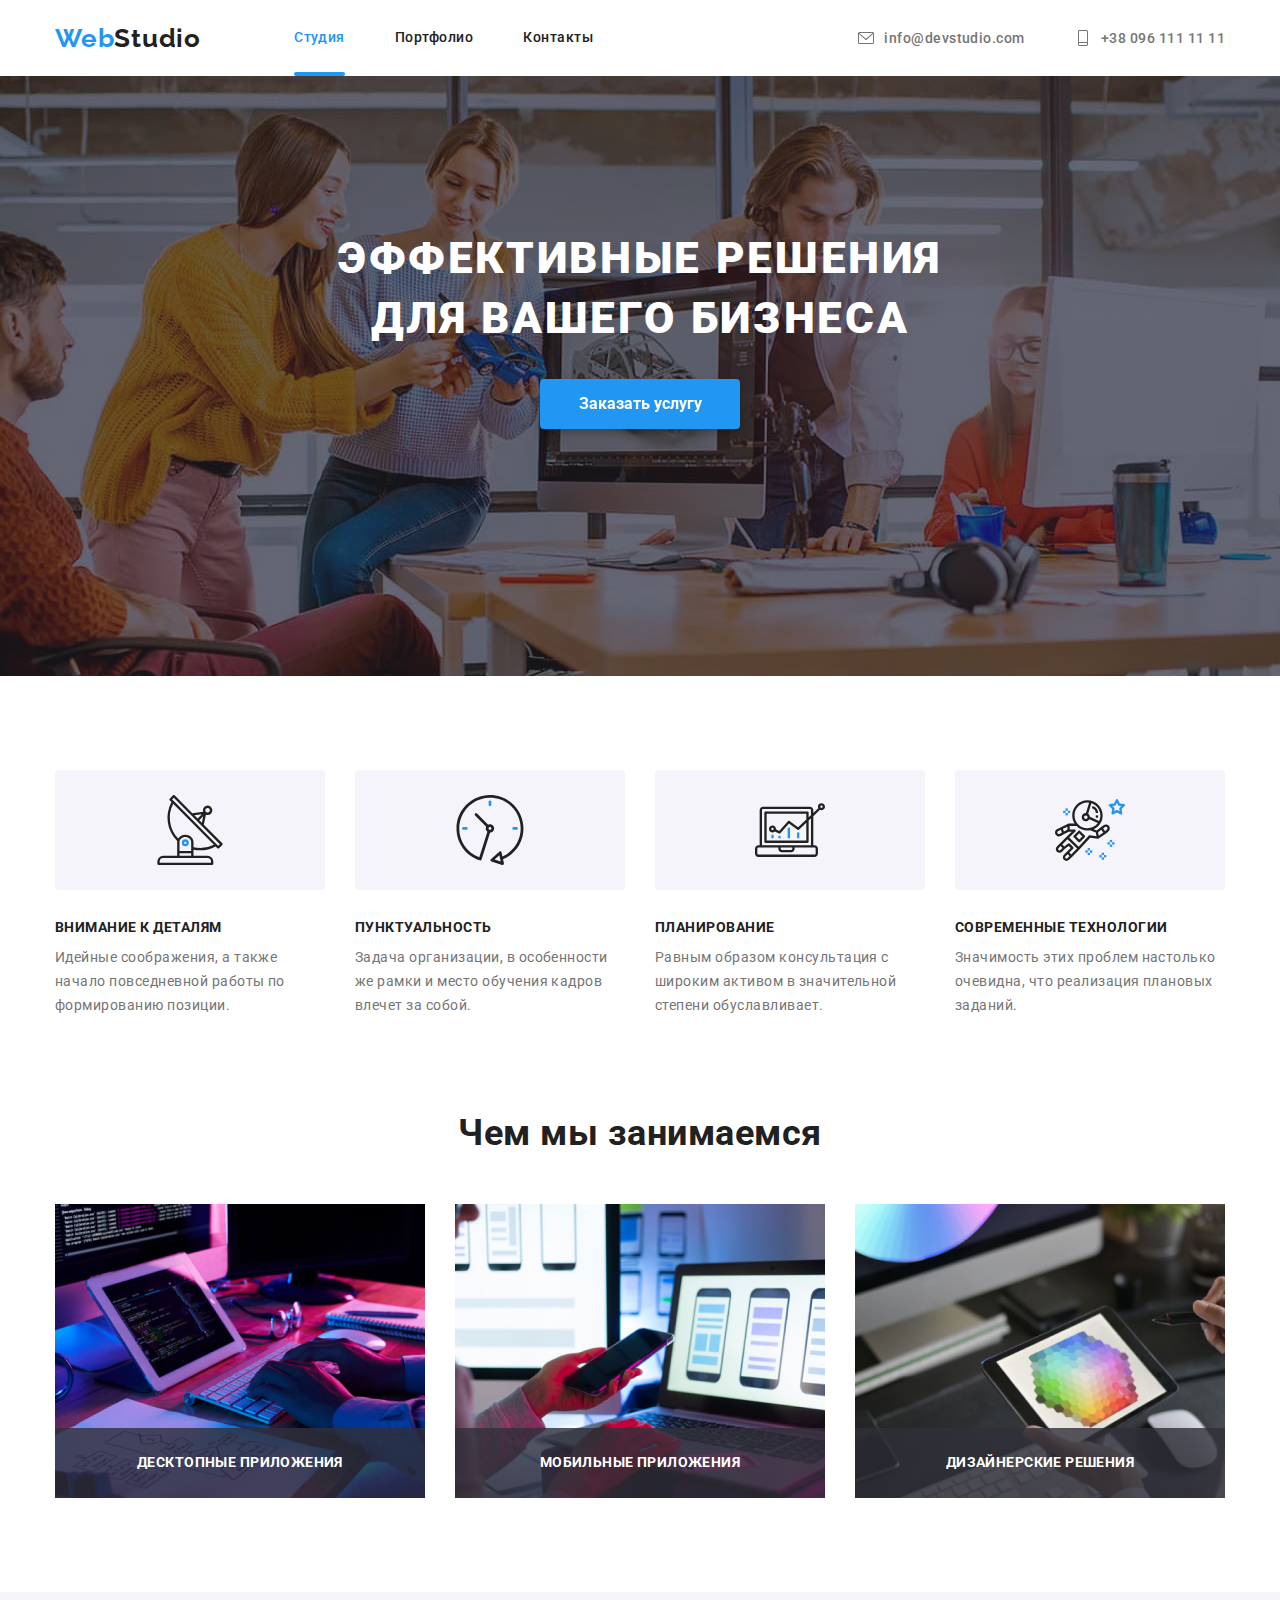
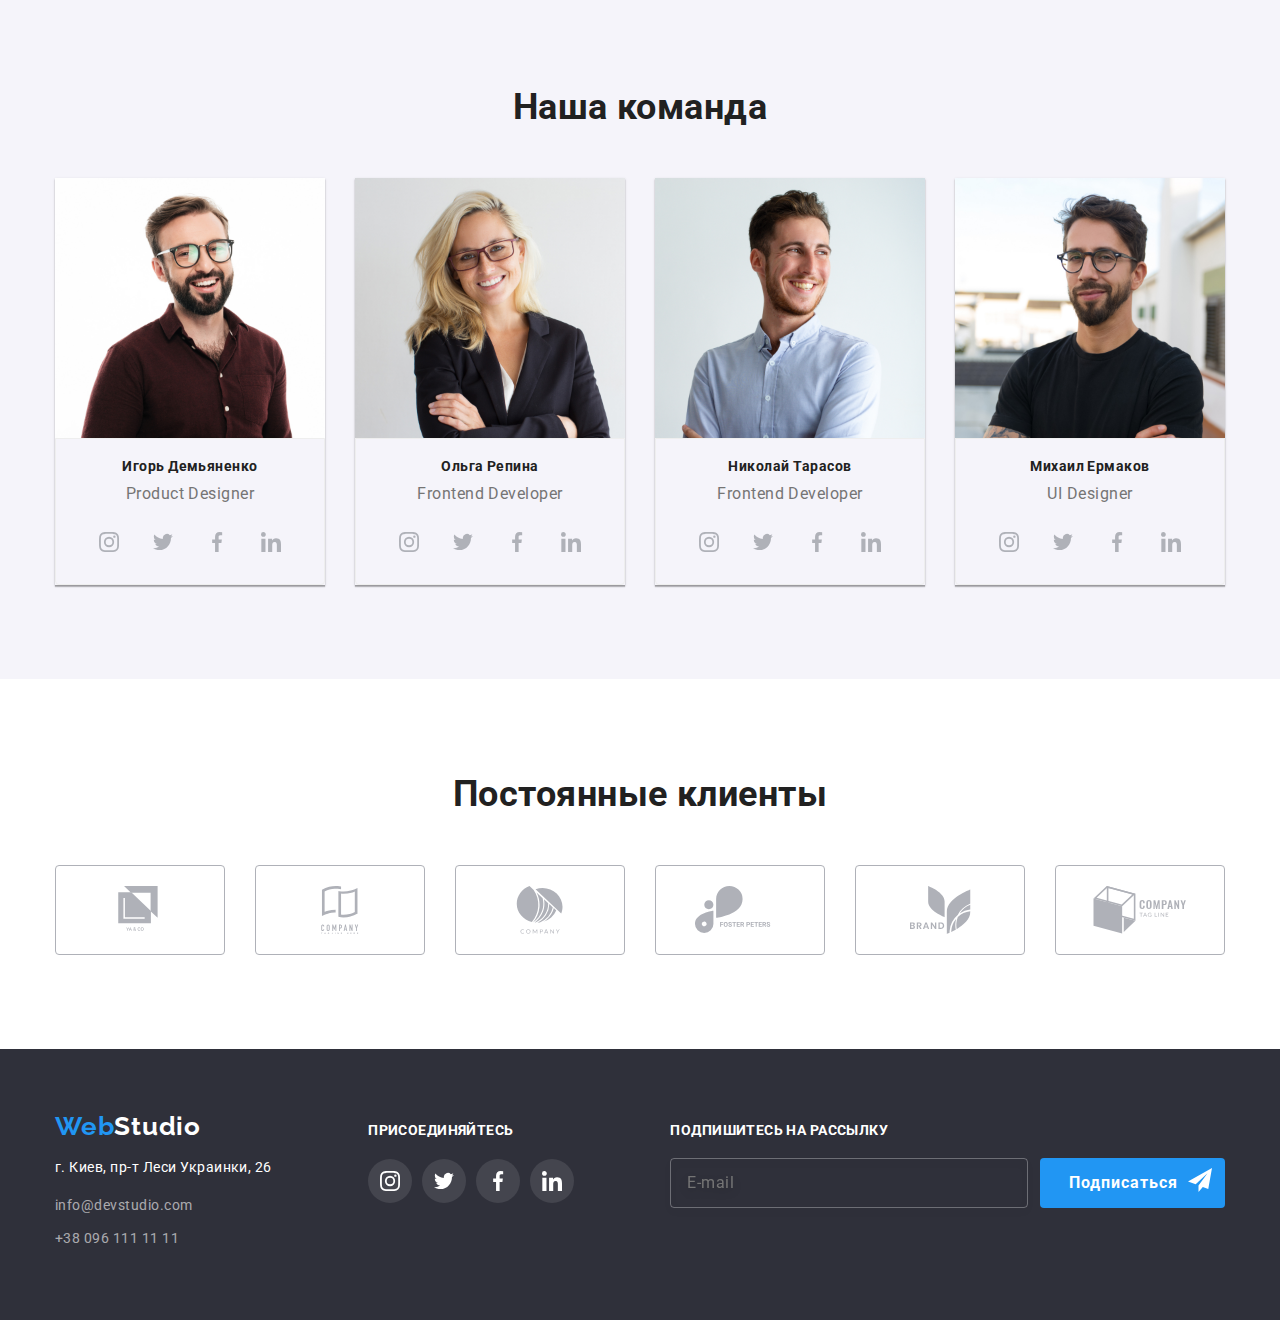
==== commit 9e3c3093: "optimized portfolio" ====
--- a/index.html
+++ b/index.html
@@ -13,7 +13,7 @@
       rel="stylesheet"
       href="https://cdnjs.cloudflare.com/ajax/libs/modern-normalize/1.0.0/modern-normalize.min.css"
     />
-    <link rel="stylesheet" href="./css/styles.css" />
+    <link rel="stylesheet" href="./css/main.min.css" />
   </head>
   <body>
     <!-- Header main page -->
@@ -372,11 +372,11 @@
     </footer>
     <div class="backdrop is-hidden" data-modal>
       <div class="modal">
-        <div class="icon-wrapper" data-modal-close>
+        <button class="icon-wrapper" data-modal-close>
           <svg class="modal-close-button">
             <use href="./img/icons/symbol-defs.svg#icon-close"></use>
           </svg>
-        </div>
+        </button>
         <form>
           <div role="group" class="modal-form">
             <b class="modal-form-title">Оставьте свои данные, мы вам перезвоним</b>
@@ -428,9 +428,6 @@
         </form>
       </div>
     </div>
-    <script src="./js/modal.js">
-      (() => { document.querySelector('.js-speaker-form').addEventListener('submit', e => { e.preventDefault(); new
-      FormData(e.currentTarget).forEach((value, name) => console.log(`${name}: ${value}`), ); }); })();
-    </script>
+    <script src="./js/modal.js"></script>
   </body>
 </html>
--- a/css/main.min.css
+++ b/css/main.min.css
@@ -0,0 +1,2 @@
+.section{padding-bottom:94px}.section p{margin-top:0}.section-text{font-size:14px;line-height:1.71;margin-bottom:0}.section-team-text{font-size:16px;line-height:1.18}.section-portfolio-text{font-size:16px;line-height:1.86;margin-bottom:0;color:#757575}body{background-color:#ffffff;color:#757575;font-family:Roboto, sans-serif;letter-spacing:0.03em}img{display:block;max-width:100%;height:auto}a{text-decoration:none}ul{list-style:none;padding:0;margin:0}.visually-hidden{position:absolute;width:1px;height:1px;margin:-1px;padding:0;overflow:hidden;border:0;clip:rect(0 0 0 0)}.container{width:1200px;padding-left:15px;padding-right:15px;margin-left:auto;margin-right:auto}.logo{font-family:Raleway, sans-serif;color:#212121;letter-spacing:0.03em;font-weight:bold;font-size:26px;line-height:1.19;letter-spacing:0.03em}.logo span{color:#2196f3}.title{color:#fff;font-weight:900;font-size:44px;line-height:1.36;letter-spacing:0.06em;text-transform:uppercase;text-align:center;display:flex;justify-content:center;align-items:center;max-width:1600px;height:600px;margin-left:auto;margin-right:auto;background-image:linear-gradient(to right, rgba(47,48,58,0.4), rgba(47,48,58,0.4)),url("../img/hero-background.jpg");background-repeat:no-repeat;background-size:cover;background-position:center}.hero-title{margin-top:0;margin-bottom:0;font-style:normal;font-weight:900;font-size:44px;line-height:1.36;letter-spacing:0.06em}.section-title-primary{color:#212121;font-weight:700;font-size:36px;line-height:1.17;text-align:center;margin-top:0;margin-bottom:50px}.section-title-secondary{color:#212121;font-weight:700;font-size:14px;line-height:1.14;margin-top:0;margin-bottom:10px}.section-title-portfolio{color:#212121;font-size:18px;line-height:2;margin-top:0;margin-bottom:0}.title-uppercase{text-transform:uppercase}.address{color:#757575;font-family:Roboto, sans-serif;font-weight:500;font-size:14px;line-height:1.17;display:flex;vertical-align:bottom;padding:0;border:none;margin:0;cursor:pointer}.address:hover,.address:focus{color:#2196f3;transition:250ms cubic-bezier(0.4, 0, 0.2, 1)}.icon-nav{margin-right:10px;fill:currentColor;display:inline-block;width:16px;height:16px}.main-nav{display:flex;align-items:center}.portfolio-border{border-bottom:1px solid #ececec}.site-nav{display:flex;margin-left:93px}.site-nav .link{display:block;padding-bottom:30px;padding-top:30px;color:#212121;font-weight:500;font-size:14px;line-height:1.14;text-decoration:none;position:relative;transition:250ms cubic-bezier(0.4, 0, 0.2, 1)}.site-nav .link::after{content:'';display:block;width:100%;background:#2196f3;border-radius:2px;height:4px;position:absolute;left:0;bottom:0;opacity:0;transition:250ms cubic-bezier(0.4, 0, 0.2, 1)}.site-nav .link:hover::after,.site-nav .link:focus::after,.site-nav .current::after{opacity:1}.site-nav .link:hover,.site-nav .link:focus,.site-nav .current{color:#2196f3;transition:250ms cubic-bezier(0.4, 0, 0.2, 1)}.site-nav .item:not(:last-child){margin-right:50px}.address-nav{display:flex;margin-left:auto}.address-nav .item+.item{margin-left:50px}.button{color:#fff;background-color:#2196f3;font-family:inherit;border-radius:4px;text-align:center;border:none}.button.primary{font-weight:700;font-size:16px;line-height:1.87;padding:10px 32px;min-width:200px;margin-top:30px;filter:drop-shadow(0px 4px 4px rgba(0,0,0,0.25))}.button.secondary{color:#212121;background-color:#f5f4fa;font-weight:500;font-size:16px;line-height:1.62;min-width:73px;padding:6px 22px}.secondary:hover,.secondary:focus{color:#fff;background-color:#2196f3;transition:250ms cubic-bezier(0.4, 0, 0.2, 1);filter:drop-shadow(0px 4px 4px rgba(0,0,0,0.25))}.feacher-list{display:flex;flex-wrap:wrap;margin-left:-30px;margin-top:-30px}.feacher-list .item{margin-left:30px;margin-top:30px;flex-basis:calc(100% / 4 - 30px)}.feacher-list .item::before{content:'';display:block;height:120px;margin-bottom:30px;background:#f5f4fa;border-radius:4px;background-repeat:no-repeat;background-size:contain;background-position:center}.feacher-list .icon-antena::before{background-image:url(../img/feacher-list/antena.svg)}.feacher-list .icon-clock::before{background-image:url(../img/feacher-list/clock.svg)}.feacher-list .icon-diagram::before{background-image:url(../img/feacher-list/diagram.svg)}.feacher-list .icon-astronaut::before{background-image:url(../img/feacher-list/astronaut.svg)}.primary-list{display:flex;flex-wrap:wrap;margin-left:-30px;margin-top:-30px}.primary-list .item{margin-left:30px;margin-top:30px;flex-basis:calc(100% / 3 - 30px)}.primary-thumb{position:relative}.label{position:absolute;font-family:Roboto;font-weight:700;font-size:14px;line-height:1.14;text-align:center;letter-spacing:0.03em;text-transform:uppercase;color:#fff;background:rgba(47,48,58,0.8);width:100%;height:70px;bottom:0;right:0;margin:0;padding-top:27px}.team-section{background:#f5f4fa;padding-top:94px}.team-list{display:flex;flex-wrap:wrap;margin-left:-30px;margin-top:-30px}.team-list>.item{margin-left:30px;margin-top:30px;flex-basis:calc(100% / 4 - 30px);box-shadow:0px 1px 3px rgba(0,0,0,0.12),0px 1px 1px rgba(0,0,0,0.14),0px 2px 1px rgba(0,0,0,0.2)}.team-list .card{display:flex;flex-wrap:wrap;border-radius:0px 0px 4px 4px;display:flex;flex-direction:column;align-items:center}.portfolio-list{display:flex;flex-wrap:wrap;margin-right:-30px;margin-top:-30px;flex-basis:calc(100% / 3 - 30px);padding-bottom:94px}.product-thumb{position:relative;overflow:hidden}.overlay{position:absolute;width:100%;height:100%;top:0;left:0;font-family:Roboto;font-style:normal;font-weight:400;font-size:18px;line-height:1.56;letter-spacing:0.03em;padding:63px 24px;color:#fff;background:rgba(33,150,243,0.9);transition:250ms cubic-bezier(0.4, 0, 0.2, 1);transform:translateY(100%)}.portfolio-list .item{width:370px;margin-right:30px;margin-top:30px}.portfolio-list-actions{display:flex;flex-direction:column}.portfolio-list-actions:hover,.portfolio-list-actions:focus{border:1px solid #eeeeee;box-sizing:border-box;box-shadow:0px 1px 1px rgba(0,0,0,0.12),0px 4px 4px rgba(0,0,0,0.06),1px 4px 6px rgba(0,0,0,0.16)}.portfolio-list-actions:hover .overlay,.portfolio-list-actions:focus .overlay{transform:translateY(0)}.item .card{padding:20px 24px;border:1px solid #eeeeee}.card-list{display:flex;padding:0;margin:0;text-align:center}.card-list .item{display:inline-block}.item-card{border:none;padding:0;border-radius:50%;align-items:center;display:flex;justify-content:center;width:44px;height:44px}.item-icon{width:20px;height:20px}.card-list .item:not(:last-child){margin-right:10px}.portfolio-button{display:flex;margin-bottom:50px;justify-content:center;padding-top:94px}.portfolio-button .item:not(:last-child){margin-right:8px}.client-logo{display:flex;margin-left:-30px;margin-top:-30px}.client-logo .item{display:flex}.client-logo .item{flex-wrap:wrap;flex-basis:calc(100% / 6 - 30px);margin-left:30px;margin-top:30px}.client-logo .item-link{width:170px;height:90px;border:1px solid #afb1b8;box-sizing:border-box;border-radius:4px;cursor:pointer}.client-logo .item-link:hover,.client-logo .item-link:focus{border:1px solid #2196f3;transition:250ms cubic-bezier(0.4, 0, 0.2, 1)}.client-logo .item-link .logo-icons:hover,.client-logo .item-link:focus .logo-icons{fill:#2196f3}.logo-icons{display:inline-block;width:100%;height:100%;padding:20px;fill:#afb1b8}.section-logo{padding-top:94px}.footer{background-color:#2f303a;margin-top:0;padding-top:60px;padding-bottom:60px}.footer-content{display:flex;align-items:baseline;justify-content:space-between}.footer .footer-logo{color:#fff}.footer-address{color:#fff;font-weight:400;font-style:normal;font-size:14px;line-height:1.71;display:flex;flex-direction:column}.footer-mail,.footer-tel{font-weight:normal;font-size:14px;line-height:1.71;color:rgba(255,255,255,0.6);margin-bottom:9px}.link-header{font-style:normal;font-weight:bold;font-size:14px;line-height:1.14;letter-spacing:0.03em;text-transform:uppercase;color:#fff;margin-bottom:20px}.footer-card{width:44px;height:44px;background:rgba(255,255,255,0.1);border-radius:50%;align-items:center;display:flex;justify-content:center;--color1: #ffffff;transition:250ms cubic-bezier(0.4, 0, 0.2, 1)}.footer-icon{width:20px;height:20px}.footer-form{display:flex;align-items:flex-end}.footer-form-button{padding-top:10px;padding-bottom:10px;padding-left:29px;padding-right:13px;font-family:Roboto, sans-serif;font-weight:700;font-size:16px;line-height:1.87;text-align:center;letter-spacing:0.06em;display:flex;align-content:flex-end}.footer-form-button::after{content:'';display:inline-block;margin-left:10px;width:24px;height:24px;background-image:url(../img/icons/telegram.svg);background-repeat:no-repeat;background-size:contain;background-position:bottom;color:#ffffff}.form-field{display:flex;flex-direction:column;margin-right:12px}.form-label{font-family:Roboto, sans-serif;font-weight:700;font-size:14px;line-height:1.142;letter-spacing:0.03em;text-transform:uppercase;color:#fff;margin-bottom:20px}.form-input{border:1px solid rgba(255,255,255,0.3);box-sizing:border-box;filter:drop-shadow(0px 4px 4px rgba(0,0,0,0.15));border-radius:4px;background-color:inherit;width:358px;height:50px;font-family:Roboto, sans-serif;font-weight:400;font-size:16px;line-height:1.25;letter-spacing:0.03em;color:rgba(255,255,255,0.6);padding-left:16px}.backdrop{position:fixed;top:0;left:0;width:100%;height:100%;background:rgba(0,0,0,0.2);opacity:1;transition:opacity 250ms cubic-bezier(0.4, 0, 0.2, 1);visibility:visible;pointer-events:auto}.backdrop.is-hidden{opacity:0;visibility:hidden;pointer-events:none}.backdrop.is-hidden.modal{transform:translate(-50%, -50%) scale(0.9)}.modal{position:absolute;background:#ffffff;top:50%;left:50%;transform:translate(-50%, -50%) scale(1);box-shadow:0px 1px 3px rgba(0,0,0,0.12),0px 1px 1px rgba(0,0,0,0.14),0px 2px 1px rgba(0,0,0,0.2);border-radius:4px;width:528px;height:581px}.modal-close-button{display:flex;width:11px;height:11px;transition:250ms cubic-bezier(0.4, 0, 0.2, 1)}.icon-wrapper{align-items:center;display:flex;justify-content:center;position:absolute;top:0;right:0;width:30px;height:30px;border-radius:50%;border:1px solid rgba(0,0,0,0.1);box-sizing:border-box;margin-top:8px;margin-right:8px}.icon-wrapper:hover .modal-close-button{fill:#2196f3;transition:250ms cubic-bezier(0.4, 0, 0.2, 1)}.form-button{padding:10px 55px;font-family:Roboto, sans-serif;font-weight:700;font-size:16px;line-height:1.87;display:flex;margin:0 auto;letter-spacing:0.06em;display:flex}.modal-form{padding:40px}.modal-form-title{font-family:Roboto, sans-serif;font-weight:700;font-size:20px;line-height:1.15;text-align:center;letter-spacing:0.03em;color:#212121;margin-bottom:12px;display:flex}.modal-form-field{display:flex;flex-direction:column;margin-bottom:4px;position:relative}.modal-label{font-family:Roboto, sans-serif;font-weight:400;font-size:12px;line-height:1.166;letter-spacing:0.01em;color:#757575;margin-bottom:4px}.checkbox-label{font-family:Roboto, sans-serif;font-weight:400;font-size:14px;line-height:1.71;letter-spacing:0.03em;color:#757575;margin-left:7px}.modal-input{border:1px solid rgba(33,33,33,0.2);box-sizing:border-box;border-radius:4px;height:40px;cursor:pointer;padding-left:40px;margin-bottom:10px;transition:250ms cubic-bezier(0.4, 0, 0.2, 1)}.modal-input:focus,.modal-input:hover,.textarea-input:hover,.textarea-input:focus{border:1px solid #2196f3;outline:none}.modal-form:focus .modal-input{color:#2196f3}.modal-form-field:focus .modal-input{fill:#2196f3}.textarea-input{height:120px;border:1px solid rgba(33,33,33,0.2);box-sizing:border-box;border-radius:4px;margin-bottom:20px;padding:12px 16px;font-family:Roboto, sans-serif;font-weight:400;font-size:12px;line-height:1.166;letter-spacing:0.01em;cursor:pointer}.textarea-input::placeholder{font-family:Roboto, sans-serif;font-weight:400;font-size:12px;line-height:1.166;letter-spacing:0.01em;color:rgba(117,117,117,0.5)}.modal-form-checkbox{display:flex;margin-right:7px}.modal-icon{position:absolute;top:0;left:0;transform:translateY(100%);margin:14px 15px}.modal-input:focus+.modal-icon{fill:#2196f3;transition:250ms cubic-bezier(0.4, 0, 0.2, 1)}.checkbox{-moz-appearance:none;-webkit-appearance:none;appearance:none;position:absolute}.checkbox-icon{display:inline-block;margin-right:7px;width:16px;height:15px;background:#fff;justify-items:start;fill:#fff;border:1px solid black;border-radius:4px;transform:translateY(20%)}.checkbox:focus ~ .checkbox-icon,.checkbox:checked+.checkbox-icon{background:#2196f3;border:1px #2196f3;transition:250ms cubic-bezier(0.4, 0, 0.2, 1)}.checkbox-label{display:flex;flex-direction:row-reverse}.contract{color:#2196f3;text-decoration:underline}
+/*# sourceMappingURL=main.min.css.map */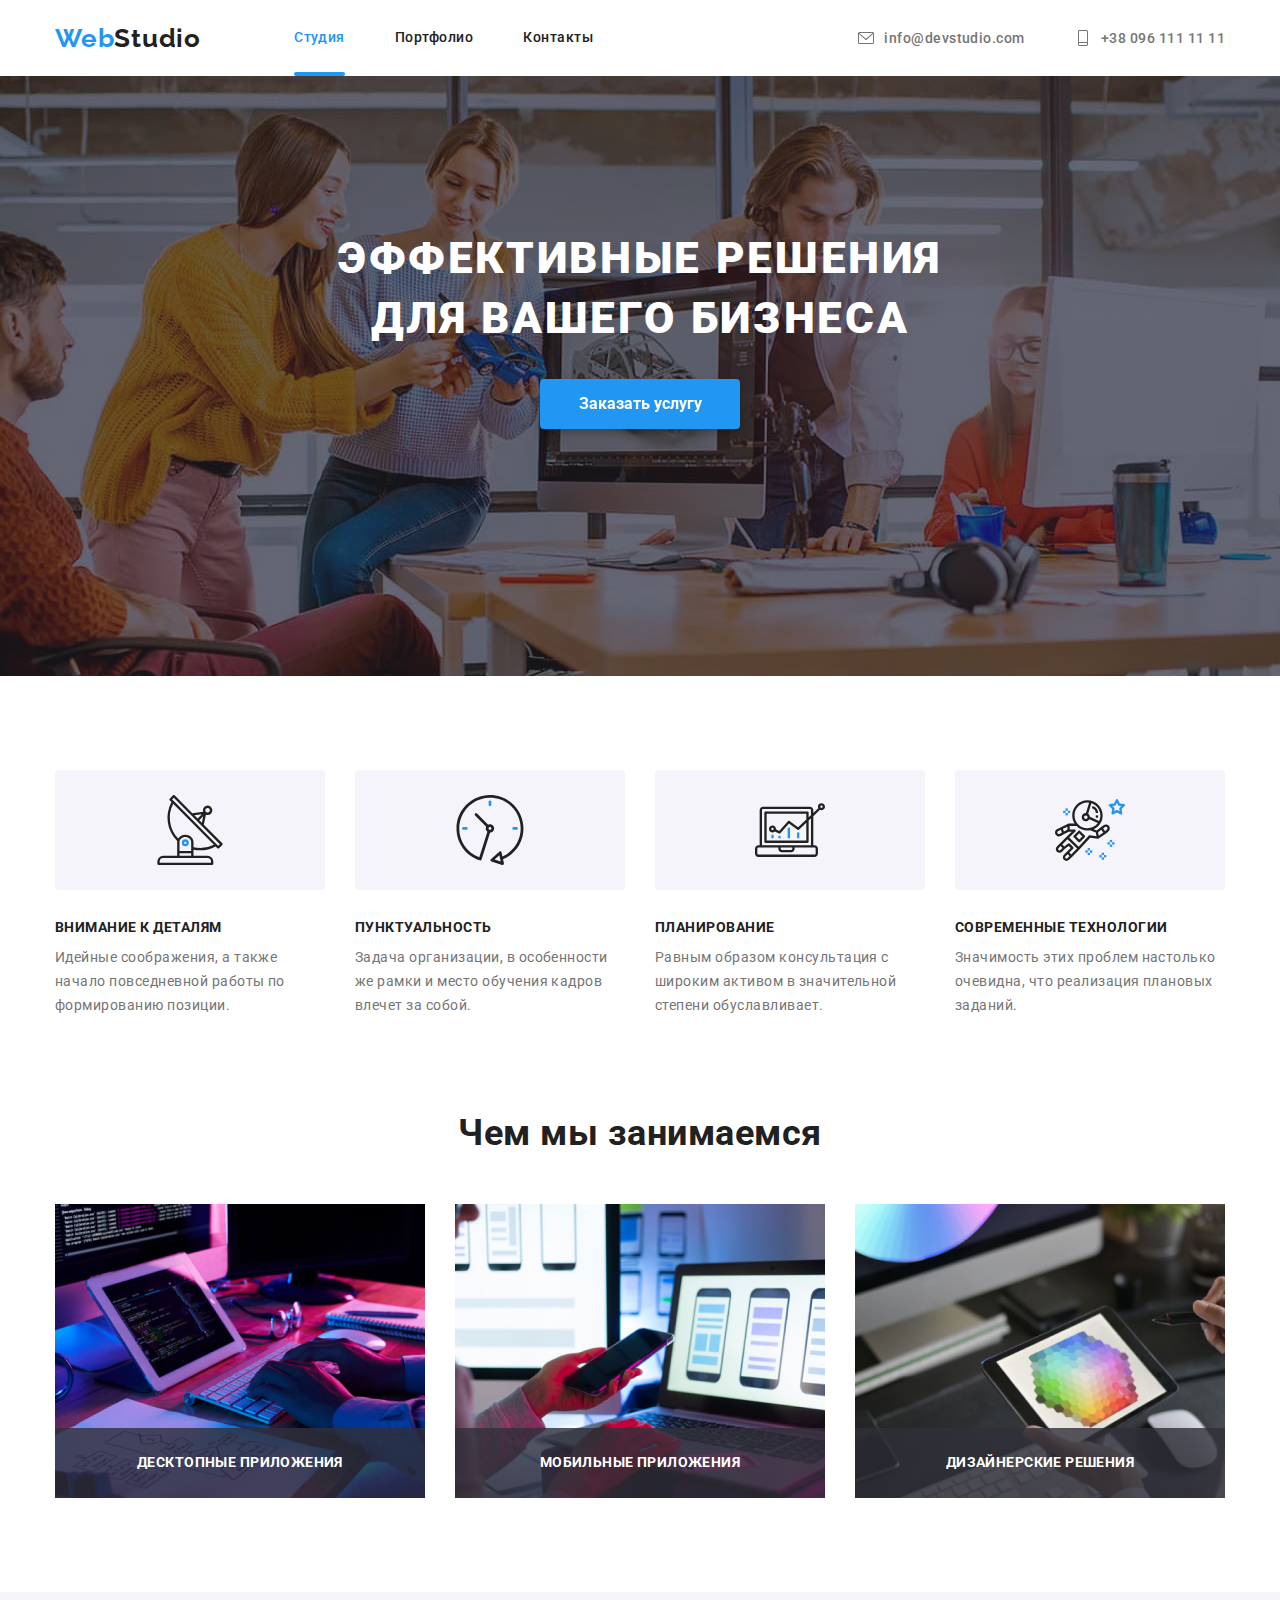
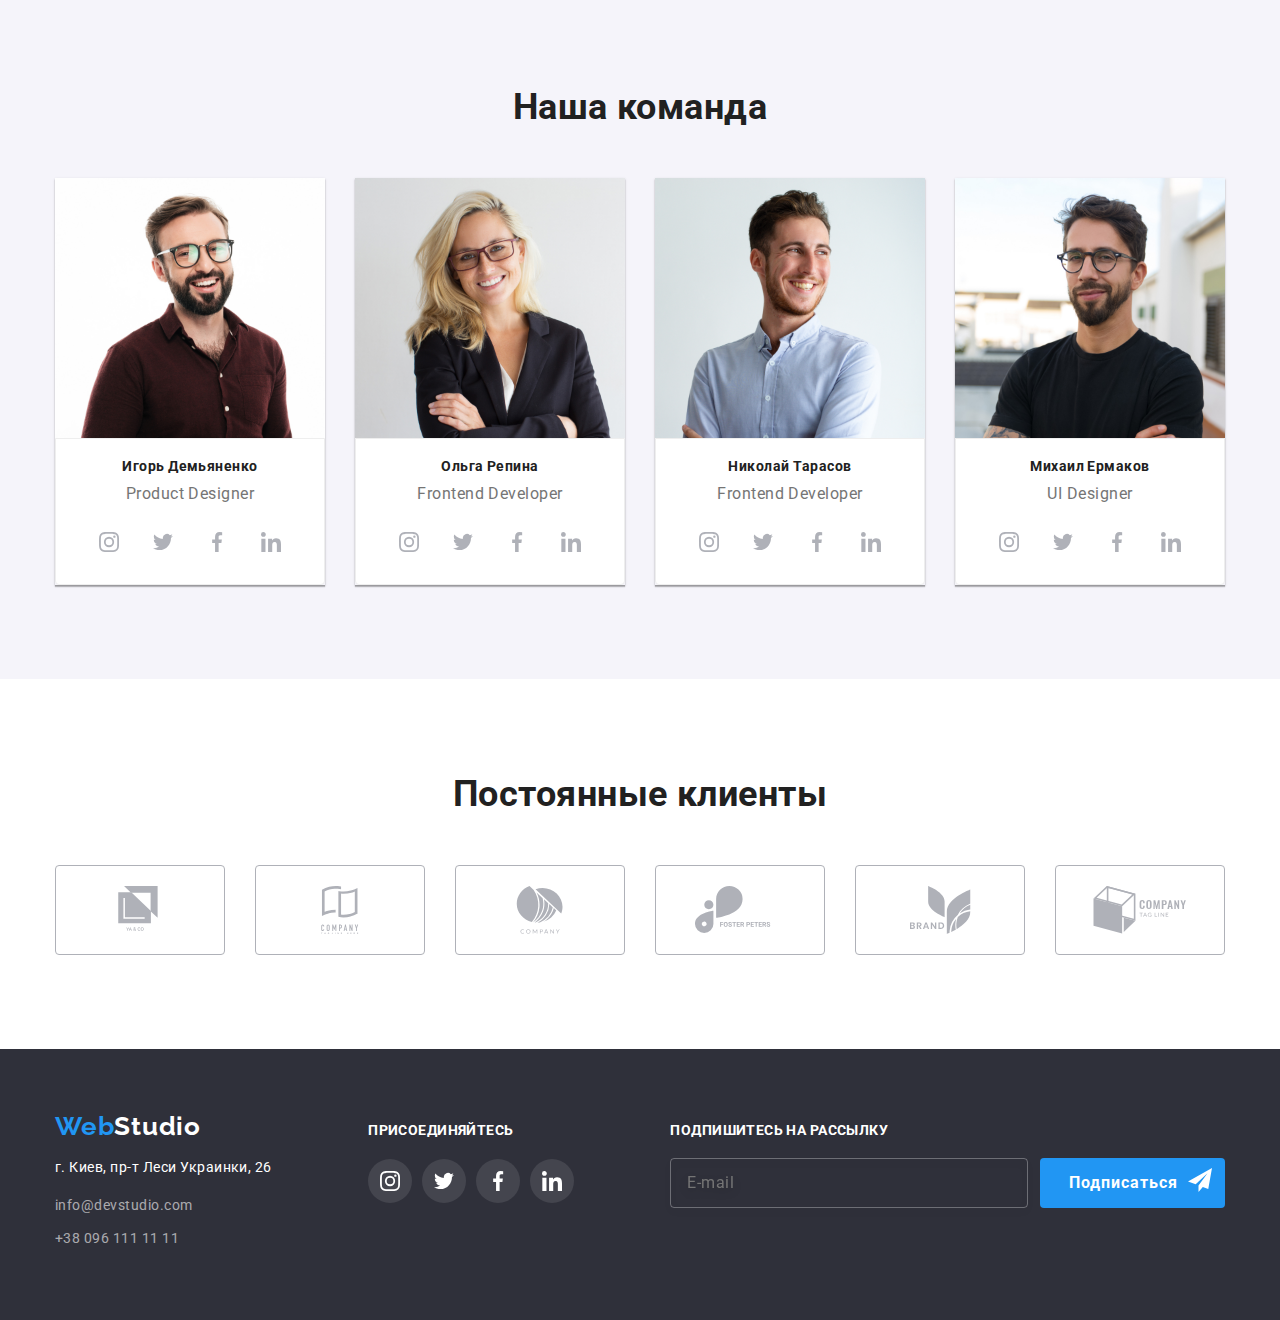
==== commit 9579abb9: "change settings" ====
--- a/index.html
+++ b/index.html
@@ -359,7 +359,7 @@
               </li>
             </ul>
           </div>
-          <form class="footer-form">
+          <form action="#" class="footer-form">
             <div class="form-field">
               <label for="email" class="form-label">Подпишитесь на рассылку</label>
 
@@ -377,7 +377,7 @@
             <use href="./img/icons/symbol-defs.svg#icon-close"></use>
           </svg>
         </button>
-        <form>
+        <form action="#">
           <div role="group" class="modal-form">
             <b class="modal-form-title">Оставьте свои данные, мы вам перезвоним</b>
             <div class="modal-form-field">
@@ -428,6 +428,9 @@
         </form>
       </div>
     </div>
-    <script src="./js/modal.js"></script>
+    <script src="./js/modal.js">
+      (() => { document.querySelector('.js-speaker-form').addEventListener('submit', e => { e.preventDefault(); new
+      FormData(e.currentTarget).forEach((value, name) => console.log(`${name}: ${value}`), ); }); })();
+    </script>
   </body>
 </html>
--- a/css/main.min.css
+++ b/css/main.min.css
@@ -1,2 +1,2 @@
-.section{padding-bottom:94px}.section p{margin-top:0}.section-text{font-size:14px;line-height:1.71;margin-bottom:0}.section-team-text{font-size:16px;line-height:1.18}.section-portfolio-text{font-size:16px;line-height:1.86;margin-bottom:0;color:#757575}body{background-color:#ffffff;color:#757575;font-family:Roboto, sans-serif;letter-spacing:0.03em}img{display:block;max-width:100%;height:auto}a{text-decoration:none}ul{list-style:none;padding:0;margin:0}.visually-hidden{position:absolute;width:1px;height:1px;margin:-1px;padding:0;overflow:hidden;border:0;clip:rect(0 0 0 0)}.container{width:1200px;padding-left:15px;padding-right:15px;margin-left:auto;margin-right:auto}.logo{font-family:Raleway, sans-serif;color:#212121;letter-spacing:0.03em;font-weight:bold;font-size:26px;line-height:1.19;letter-spacing:0.03em}.logo span{color:#2196f3}.title{color:#fff;font-weight:900;font-size:44px;line-height:1.36;letter-spacing:0.06em;text-transform:uppercase;text-align:center;display:flex;justify-content:center;align-items:center;max-width:1600px;height:600px;margin-left:auto;margin-right:auto;background-image:linear-gradient(to right, rgba(47,48,58,0.4), rgba(47,48,58,0.4)),url("../img/hero-background.jpg");background-repeat:no-repeat;background-size:cover;background-position:center}.hero-title{margin-top:0;margin-bottom:0;font-style:normal;font-weight:900;font-size:44px;line-height:1.36;letter-spacing:0.06em}.section-title-primary{color:#212121;font-weight:700;font-size:36px;line-height:1.17;text-align:center;margin-top:0;margin-bottom:50px}.section-title-secondary{color:#212121;font-weight:700;font-size:14px;line-height:1.14;margin-top:0;margin-bottom:10px}.section-title-portfolio{color:#212121;font-size:18px;line-height:2;margin-top:0;margin-bottom:0}.title-uppercase{text-transform:uppercase}.address{color:#757575;font-family:Roboto, sans-serif;font-weight:500;font-size:14px;line-height:1.17;display:flex;vertical-align:bottom;padding:0;border:none;margin:0;cursor:pointer}.address:hover,.address:focus{color:#2196f3;transition:250ms cubic-bezier(0.4, 0, 0.2, 1)}.icon-nav{margin-right:10px;fill:currentColor;display:inline-block;width:16px;height:16px}.main-nav{display:flex;align-items:center}.portfolio-border{border-bottom:1px solid #ececec}.site-nav{display:flex;margin-left:93px}.site-nav .link{display:block;padding-bottom:30px;padding-top:30px;color:#212121;font-weight:500;font-size:14px;line-height:1.14;text-decoration:none;position:relative;transition:250ms cubic-bezier(0.4, 0, 0.2, 1)}.site-nav .link::after{content:'';display:block;width:100%;background:#2196f3;border-radius:2px;height:4px;position:absolute;left:0;bottom:0;opacity:0;transition:250ms cubic-bezier(0.4, 0, 0.2, 1)}.site-nav .link:hover::after,.site-nav .link:focus::after,.site-nav .current::after{opacity:1}.site-nav .link:hover,.site-nav .link:focus,.site-nav .current{color:#2196f3;transition:250ms cubic-bezier(0.4, 0, 0.2, 1)}.site-nav .item:not(:last-child){margin-right:50px}.address-nav{display:flex;margin-left:auto}.address-nav .item+.item{margin-left:50px}.button{color:#fff;background-color:#2196f3;font-family:inherit;border-radius:4px;text-align:center;border:none}.button.primary{font-weight:700;font-size:16px;line-height:1.87;padding:10px 32px;min-width:200px;margin-top:30px;filter:drop-shadow(0px 4px 4px rgba(0,0,0,0.25))}.button.secondary{color:#212121;background-color:#f5f4fa;font-weight:500;font-size:16px;line-height:1.62;min-width:73px;padding:6px 22px}.secondary:hover,.secondary:focus{color:#fff;background-color:#2196f3;transition:250ms cubic-bezier(0.4, 0, 0.2, 1);filter:drop-shadow(0px 4px 4px rgba(0,0,0,0.25))}.feacher-list{display:flex;flex-wrap:wrap;margin-left:-30px;margin-top:-30px}.feacher-list .item{margin-left:30px;margin-top:30px;flex-basis:calc(100% / 4 - 30px)}.feacher-list .item::before{content:'';display:block;height:120px;margin-bottom:30px;background:#f5f4fa;border-radius:4px;background-repeat:no-repeat;background-size:contain;background-position:center}.feacher-list .icon-antena::before{background-image:url(../img/feacher-list/antena.svg)}.feacher-list .icon-clock::before{background-image:url(../img/feacher-list/clock.svg)}.feacher-list .icon-diagram::before{background-image:url(../img/feacher-list/diagram.svg)}.feacher-list .icon-astronaut::before{background-image:url(../img/feacher-list/astronaut.svg)}.primary-list{display:flex;flex-wrap:wrap;margin-left:-30px;margin-top:-30px}.primary-list .item{margin-left:30px;margin-top:30px;flex-basis:calc(100% / 3 - 30px)}.primary-thumb{position:relative}.label{position:absolute;font-family:Roboto;font-weight:700;font-size:14px;line-height:1.14;text-align:center;letter-spacing:0.03em;text-transform:uppercase;color:#fff;background:rgba(47,48,58,0.8);width:100%;height:70px;bottom:0;right:0;margin:0;padding-top:27px}.team-section{background:#f5f4fa;padding-top:94px}.team-list{display:flex;flex-wrap:wrap;margin-left:-30px;margin-top:-30px}.team-list>.item{margin-left:30px;margin-top:30px;flex-basis:calc(100% / 4 - 30px);box-shadow:0px 1px 3px rgba(0,0,0,0.12),0px 1px 1px rgba(0,0,0,0.14),0px 2px 1px rgba(0,0,0,0.2)}.team-list .card{display:flex;flex-wrap:wrap;border-radius:0px 0px 4px 4px;display:flex;flex-direction:column;align-items:center}.portfolio-list{display:flex;flex-wrap:wrap;margin-right:-30px;margin-top:-30px;flex-basis:calc(100% / 3 - 30px);padding-bottom:94px}.product-thumb{position:relative;overflow:hidden}.overlay{position:absolute;width:100%;height:100%;top:0;left:0;font-family:Roboto;font-style:normal;font-weight:400;font-size:18px;line-height:1.56;letter-spacing:0.03em;padding:63px 24px;color:#fff;background:rgba(33,150,243,0.9);transition:250ms cubic-bezier(0.4, 0, 0.2, 1);transform:translateY(100%)}.portfolio-list .item{width:370px;margin-right:30px;margin-top:30px}.portfolio-list-actions{display:flex;flex-direction:column}.portfolio-list-actions:hover,.portfolio-list-actions:focus{border:1px solid #eeeeee;box-sizing:border-box;box-shadow:0px 1px 1px rgba(0,0,0,0.12),0px 4px 4px rgba(0,0,0,0.06),1px 4px 6px rgba(0,0,0,0.16)}.portfolio-list-actions:hover .overlay,.portfolio-list-actions:focus .overlay{transform:translateY(0)}.item .card{padding:20px 24px;border:1px solid #eeeeee}.card-list{display:flex;padding:0;margin:0;text-align:center}.card-list .item{display:inline-block}.item-card{border:none;padding:0;border-radius:50%;align-items:center;display:flex;justify-content:center;width:44px;height:44px}.item-icon{width:20px;height:20px}.card-list .item:not(:last-child){margin-right:10px}.portfolio-button{display:flex;margin-bottom:50px;justify-content:center;padding-top:94px}.portfolio-button .item:not(:last-child){margin-right:8px}.client-logo{display:flex;margin-left:-30px;margin-top:-30px}.client-logo .item{display:flex}.client-logo .item{flex-wrap:wrap;flex-basis:calc(100% / 6 - 30px);margin-left:30px;margin-top:30px}.client-logo .item-link{width:170px;height:90px;border:1px solid #afb1b8;box-sizing:border-box;border-radius:4px;cursor:pointer}.client-logo .item-link:hover,.client-logo .item-link:focus{border:1px solid #2196f3;transition:250ms cubic-bezier(0.4, 0, 0.2, 1)}.client-logo .item-link .logo-icons:hover,.client-logo .item-link:focus .logo-icons{fill:#2196f3}.logo-icons{display:inline-block;width:100%;height:100%;padding:20px;fill:#afb1b8}.section-logo{padding-top:94px}.footer{background-color:#2f303a;margin-top:0;padding-top:60px;padding-bottom:60px}.footer-content{display:flex;align-items:baseline;justify-content:space-between}.footer .footer-logo{color:#fff}.footer-address{color:#fff;font-weight:400;font-style:normal;font-size:14px;line-height:1.71;display:flex;flex-direction:column}.footer-mail,.footer-tel{font-weight:normal;font-size:14px;line-height:1.71;color:rgba(255,255,255,0.6);margin-bottom:9px}.link-header{font-style:normal;font-weight:bold;font-size:14px;line-height:1.14;letter-spacing:0.03em;text-transform:uppercase;color:#fff;margin-bottom:20px}.footer-card{width:44px;height:44px;background:rgba(255,255,255,0.1);border-radius:50%;align-items:center;display:flex;justify-content:center;--color1: #ffffff;transition:250ms cubic-bezier(0.4, 0, 0.2, 1)}.footer-icon{width:20px;height:20px}.footer-form{display:flex;align-items:flex-end}.footer-form-button{padding-top:10px;padding-bottom:10px;padding-left:29px;padding-right:13px;font-family:Roboto, sans-serif;font-weight:700;font-size:16px;line-height:1.87;text-align:center;letter-spacing:0.06em;display:flex;align-content:flex-end}.footer-form-button::after{content:'';display:inline-block;margin-left:10px;width:24px;height:24px;background-image:url(../img/icons/telegram.svg);background-repeat:no-repeat;background-size:contain;background-position:bottom;color:#ffffff}.form-field{display:flex;flex-direction:column;margin-right:12px}.form-label{font-family:Roboto, sans-serif;font-weight:700;font-size:14px;line-height:1.142;letter-spacing:0.03em;text-transform:uppercase;color:#fff;margin-bottom:20px}.form-input{border:1px solid rgba(255,255,255,0.3);box-sizing:border-box;filter:drop-shadow(0px 4px 4px rgba(0,0,0,0.15));border-radius:4px;background-color:inherit;width:358px;height:50px;font-family:Roboto, sans-serif;font-weight:400;font-size:16px;line-height:1.25;letter-spacing:0.03em;color:rgba(255,255,255,0.6);padding-left:16px}.backdrop{position:fixed;top:0;left:0;width:100%;height:100%;background:rgba(0,0,0,0.2);opacity:1;transition:opacity 250ms cubic-bezier(0.4, 0, 0.2, 1);visibility:visible;pointer-events:auto}.backdrop.is-hidden{opacity:0;visibility:hidden;pointer-events:none}.backdrop.is-hidden.modal{transform:translate(-50%, -50%) scale(0.9)}.modal{position:absolute;background:#ffffff;top:50%;left:50%;transform:translate(-50%, -50%) scale(1);box-shadow:0px 1px 3px rgba(0,0,0,0.12),0px 1px 1px rgba(0,0,0,0.14),0px 2px 1px rgba(0,0,0,0.2);border-radius:4px;width:528px;height:581px}.modal-close-button{display:flex;width:11px;height:11px;transition:250ms cubic-bezier(0.4, 0, 0.2, 1)}.icon-wrapper{align-items:center;display:flex;justify-content:center;position:absolute;top:0;right:0;width:30px;height:30px;border-radius:50%;border:1px solid rgba(0,0,0,0.1);box-sizing:border-box;margin-top:8px;margin-right:8px}.icon-wrapper:hover .modal-close-button{fill:#2196f3;transition:250ms cubic-bezier(0.4, 0, 0.2, 1)}.form-button{padding:10px 55px;font-family:Roboto, sans-serif;font-weight:700;font-size:16px;line-height:1.87;display:flex;margin:0 auto;letter-spacing:0.06em;display:flex}.modal-form{padding:40px}.modal-form-title{font-family:Roboto, sans-serif;font-weight:700;font-size:20px;line-height:1.15;text-align:center;letter-spacing:0.03em;color:#212121;margin-bottom:12px;display:flex}.modal-form-field{display:flex;flex-direction:column;margin-bottom:4px;position:relative}.modal-label{font-family:Roboto, sans-serif;font-weight:400;font-size:12px;line-height:1.166;letter-spacing:0.01em;color:#757575;margin-bottom:4px}.checkbox-label{font-family:Roboto, sans-serif;font-weight:400;font-size:14px;line-height:1.71;letter-spacing:0.03em;color:#757575;margin-left:7px}.modal-input{border:1px solid rgba(33,33,33,0.2);box-sizing:border-box;border-radius:4px;height:40px;cursor:pointer;padding-left:40px;margin-bottom:10px;transition:250ms cubic-bezier(0.4, 0, 0.2, 1)}.modal-input:focus,.modal-input:hover,.textarea-input:hover,.textarea-input:focus{border:1px solid #2196f3;outline:none}.modal-form:focus .modal-input{color:#2196f3}.modal-form-field:focus .modal-input{fill:#2196f3}.textarea-input{height:120px;border:1px solid rgba(33,33,33,0.2);box-sizing:border-box;border-radius:4px;margin-bottom:20px;padding:12px 16px;font-family:Roboto, sans-serif;font-weight:400;font-size:12px;line-height:1.166;letter-spacing:0.01em;cursor:pointer}.textarea-input::placeholder{font-family:Roboto, sans-serif;font-weight:400;font-size:12px;line-height:1.166;letter-spacing:0.01em;color:rgba(117,117,117,0.5)}.modal-form-checkbox{display:flex;margin-right:7px}.modal-icon{position:absolute;top:0;left:0;transform:translateY(100%);margin:14px 15px}.modal-input:focus+.modal-icon{fill:#2196f3;transition:250ms cubic-bezier(0.4, 0, 0.2, 1)}.checkbox{-moz-appearance:none;-webkit-appearance:none;appearance:none;position:absolute}.checkbox-icon{display:inline-block;margin-right:7px;width:16px;height:15px;background:#fff;justify-items:start;fill:#fff;border:1px solid black;border-radius:4px;transform:translateY(20%)}.checkbox:focus ~ .checkbox-icon,.checkbox:checked+.checkbox-icon{background:#2196f3;border:1px #2196f3;transition:250ms cubic-bezier(0.4, 0, 0.2, 1)}.checkbox-label{display:flex;flex-direction:row-reverse}.contract{color:#2196f3;text-decoration:underline}
+.visually-hidden{position:absolute;width:1px;height:1px;margin:-1px;padding:0;overflow:hidden;border:0;clip:rect(0 0 0 0)}.title{color:var(--hero-text-color);font-weight:900;font-size:44px;line-height:1.36;letter-spacing:0.06em;text-transform:uppercase;text-align:center;display:flex;justify-content:center;align-items:center;max-width:1600px;height:600px;margin-left:auto;margin-right:auto;background-image:linear-gradient(to right, rgba(47,48,58,0.4), rgba(47,48,58,0.4)),url("../img/hero-background.jpg");background-repeat:no-repeat;background-size:cover;background-position:center}body{background-color:#ffffff;color:var(--primary-text-color);font-family:Roboto, sans-serif;letter-spacing:0.03em}img{display:block;max-width:100%;height:auto}:root{--primary-text-color: #757575;--title-text-color: #212121;--accent-color: #2196f3;--hero-text-color: #ffffff;--bgd-button-color: #f5f4fa}a{text-decoration:none}.logo{font-family:Raleway, sans-serif;color:var(--title-text-color);letter-spacing:0.03em;font-weight:bold;font-size:26px;line-height:1.19;letter-spacing:0.03em}.logo>span{color:var(--accent-color)}ul{list-style:none;padding:0;margin:0}.hero-title{margin-top:0;margin-bottom:0;font-style:normal;font-weight:900;font-size:44px;line-height:1.36;letter-spacing:0.06em}.section-title-primary{color:var(--title-text-color);font-weight:700;font-size:36px;line-height:1.17;text-align:center;margin-top:0;margin-bottom:50px}.primary-list{display:flex;flex-wrap:wrap;margin-left:-30px;margin-top:-30px}.primary-list .item{margin-left:30px;margin-top:30px;flex-basis:calc(100% / 3 - 30px)}.primary-thumb{position:relative}.label{position:absolute;font-family:Roboto;font-weight:700;font-size:14px;line-height:1.14;text-align:center;letter-spacing:0.03em;text-transform:uppercase;color:#fff;background:rgba(47,48,58,0.8);width:100%;height:70px;bottom:0;right:0;margin:0;padding-top:27px}.section-title-secondary{color:var(--title-text-color);font-weight:700;font-size:14px;line-height:1.14;margin-top:0;margin-bottom:10px}.section-title-portfolio{color:var(--title-text-color);font-size:18px;line-height:2;margin-top:0;margin-bottom:0}.title-uppercase{text-transform:uppercase}.team-section{background:#f5f4fa;padding-top:94px}.team-list{display:flex;flex-wrap:wrap;margin-left:-30px;margin-top:-30px}.team-list>.item{margin-left:30px;margin-top:30px;flex-basis:calc(100% / 4 - 30px);box-shadow:0px 1px 3px rgba(0,0,0,0.12),0px 1px 1px rgba(0,0,0,0.14),0px 2px 1px rgba(0,0,0,0.2)}.team-list .card{display:flex;flex-wrap:wrap;border-radius:0px 0px 4px 4px;display:flex;flex-direction:column;align-items:center}.section{padding-bottom:94px}.section p{margin-top:0}.section-text{font-size:14px;line-height:1.71;margin-bottom:0}.section-team-text{font-size:16px;line-height:1.18}.section-portfolio-text{font-size:16px;line-height:1.86;margin-bottom:0;color:var(--primary-text-color)}.address{color:var(--primary-text-color);font-family:Roboto, sans-serif;font-weight:500;font-size:14px;line-height:1.17;display:flex;cursor:pointer;vertical-align:bottom;padding:0;border:none;margin:0}.address:hover,.address:focus{color:var(--accent-color);transition:250ms cubic-bezier(0.4, 0, 0.2, 1)}.icon-nav{margin-right:10px;fill:currentColor;display:inline-block;width:16px;height:16px}.main-nav{display:flex;align-items:center}.portfolio-border{border-bottom:1px solid #ececec}.site-nav{display:flex;margin-left:93px}.site-nav .link{display:block;padding-bottom:30px;padding-top:30px;color:var(--title-text-color);font-weight:500;font-size:14px;line-height:1.14;text-decoration:none;position:relative;transition:250ms cubic-bezier(0.4, 0, 0.2, 1)}.site-nav .link::after{content:'';display:block;width:100%;background:var(--accent-color);border-radius:2px;height:4px;position:absolute;left:0;bottom:0;opacity:0;transition:250ms cubic-bezier(0.4, 0, 0.2, 1)}.site-nav .link:hover::after,.site-nav .link:focus::after,.site-nav .current::after{opacity:1}.site-nav .link:hover,.site-nav .link:focus,.site-nav .current{color:var(--accent-color);transition:250ms cubic-bezier(0.4, 0, 0.2, 1)}.site-nav .item:not(:last-child){margin-right:50px}.address-nav{display:flex;margin-left:auto}.address-nav .item+.item{margin-left:50px}.button{color:var(--hero-text-color);background-color:var(--accent-color);font-family:inherit;border-radius:4px;text-align:center;border:none}.button.primary{font-weight:700;font-size:16px;line-height:1.87;padding:10px 32px;min-width:200px;margin-top:30px;filter:drop-shadow(0px 4px 4px rgba(0,0,0,0.25))}.button.secondary{color:var(--title-text-color);background-color:var(--bgd-button-color);font-weight:500;font-size:16px;line-height:1.62;min-width:73px;padding:6px 22px}.secondary:hover,.secondary:focus{color:var(--hero-text-color);background-color:var(--accent-color);transition:250ms cubic-bezier(0.4, 0, 0.2, 1);filter:drop-shadow(0px 4px 4px rgba(0,0,0,0.25))}.feacher-list{display:flex;flex-wrap:wrap;margin-left:-30px;margin-top:-30px}.feacher-list .item{margin-left:30px;margin-top:30px;flex-basis:calc(100% / 4 - 30px)}.feacher-list .item::before{content:'';display:block;height:120px;margin-bottom:30px;background:#f5f4fa;border-radius:4px;background-repeat:no-repeat;background-size:contain;background-position:center}.feacher-list .icon-antena::before{background-image:url(../img/feacher-list/antena.svg)}.feacher-list .icon-clock::before{background-image:url(../img/feacher-list/clock.svg)}.feacher-list .icon-diagram::before{background-image:url(../img/feacher-list/diagram.svg)}.feacher-list .icon-astronaut::before{background-image:url(../img/feacher-list/astronaut.svg)}.portfolio-list{display:flex;flex-wrap:wrap;margin-right:-30px;margin-top:-30px;flex-basis:calc(100% / 3 - 30px);padding-bottom:94px;cursor:pointer}.product-thumb{position:relative;overflow:hidden}.overlay{position:absolute;width:100%;height:100%;opacity:0;top:0;left:0;font-family:Roboto;font-style:normal;font-weight:400;font-size:18px;line-height:1.56;letter-spacing:0.03em;padding:63px 24px;color:var(--hero-text-color);background:rgba(33,150,243,0.9);transition:250ms cubic-bezier(0.4, 0, 0.2, 1);transform:translateY(100%)}.overlay:hover{opacity:1}.portfolio-list .item{width:370px;margin-right:30px;margin-top:30px}.portfolio-list-actions{display:flex;flex-direction:column}.portfolio-list-actions:hover,.portfolio-list-actions:focus{border:1px solid #eeeeee;box-sizing:border-box;box-shadow:0px 1px 1px rgba(0,0,0,0.12),0px 4px 4px rgba(0,0,0,0.06),1px 4px 6px rgba(0,0,0,0.16)}.portfolio-list-actions:hover .overlay,.portfolio-list-actions:focus .overlay{opacity:1;transform:translateY(0)}.item .card{padding:20px 24px;border:1px solid #eeeeee;background-color:var(--hero-text-color)}.card-list{display:flex;padding:0;margin:0;text-align:center}.card-list .item{display:inline-block}.item-card{border:none;padding:0;border-radius:50%;align-items:center;display:flex;justify-content:center;width:44px;height:44px}.item-icon{width:20px;height:20px}.item-card:hover,.item-card:focus,.footer-card:hover,.footer-card:focus{fill:#2196f3;--color1: #ffffff;background-color:#2196f3;transition:250ms cubic-bezier(0.4, 0, 0.2, 1)}.card-list .item:not(:last-child){margin-right:10px}.portfolio-button{display:flex;margin-bottom:50px;justify-content:center;padding-top:94px}.portfolio-button .item:not(:last-child){margin-right:8px}.client-logo{display:flex;margin-left:-30px;margin-top:-30px}.client-logo .item{display:flex}.client-logo .item{flex-wrap:wrap;flex-basis:calc(100% / 6 - 30px);margin-left:30px;margin-top:30px}.client-logo .item-link{width:170px;height:90px;border:1px solid #afb1b8;box-sizing:border-box;border-radius:4px;cursor:pointer}.client-logo .item-link:hover,.client-logo .item-link:focus{border:1px solid #2196f3;transition:250ms cubic-bezier(0.4, 0, 0.2, 1)}.client-logo .item-link .logo-icons:hover,.client-logo .item-link:focus .logo-icons{fill:#2196f3}.logo-icons{display:inline-block;width:100%;height:100%;padding:20px;fill:#afb1b8}.section-logo{padding-top:94px}.footer{background-color:#2f303a;margin-top:0;padding-top:60px;padding-bottom:60px}.footer-content{display:flex;align-items:baseline;justify-content:space-between}.footer .footer-logo{color:var(--hero-text-color)}.footer-address{color:var(--hero-text-color);font-weight:400;font-style:normal;font-size:14px;line-height:1.71;display:flex;flex-direction:column}.footer-mail,.footer-tel{font-weight:normal;font-size:14px;line-height:1.71;color:rgba(255,255,255,0.6);margin-bottom:9px}.link-header{font-style:normal;font-weight:bold;font-size:14px;line-height:1.14;letter-spacing:0.03em;text-transform:uppercase;color:var(--hero-text-color);margin-bottom:20px}.footer-card{width:44px;height:44px;background:rgba(255,255,255,0.1);border-radius:50%;align-items:center;display:flex;justify-content:center;--color1: #ffffff;transition:250ms cubic-bezier(0.4, 0, 0.2, 1)}.footer-icon{width:20px;height:20px}.footer-form{display:flex;align-items:flex-end}.footer-form-button{padding-top:10px;padding-bottom:10px;padding-left:29px;padding-right:13px;font-family:Roboto, sans-serif;font-weight:700;font-size:16px;line-height:1.87;text-align:center;letter-spacing:0.06em;display:flex;align-content:flex-end}.footer-form-button::after{content:'';display:inline-block;margin-left:10px;width:24px;height:24px;background-image:url(../img/icons/telegram.svg);background-repeat:no-repeat;background-size:contain;background-position:bottom;color:#ffffff}.form-field{display:flex;flex-direction:column;margin-right:12px}.form-label{font-family:Roboto, sans-serif;font-weight:700;font-size:14px;line-height:1.142;letter-spacing:0.03em;text-transform:uppercase;color:var(--hero-text-color);margin-bottom:20px}.form-input{border:1px solid rgba(255,255,255,0.3);box-sizing:border-box;filter:drop-shadow(0px 4px 4px rgba(0,0,0,0.15));border-radius:4px;background-color:inherit;width:358px;height:50px;font-family:Roboto, sans-serif;font-weight:400;font-size:16px;line-height:1.25;letter-spacing:0.03em;color:rgba(255,255,255,0.6);padding-left:16px}.container{width:1200px;padding-left:15px;padding-right:15px;margin-left:auto;margin-right:auto}.backdrop{position:fixed;top:0;left:0;width:100%;height:100%;background:rgba(0,0,0,0.2);opacity:1;transition:opacity 250ms cubic-bezier(0.4, 0, 0.2, 1)}.backdrop.is-hidden{opacity:0;pointer-events:none}.backdrop.is-hidden.modal{transform:translate(-50%, -50%) scale(0.9)}.modal{position:absolute;background:#ffffff;top:50%;left:50%;transform:translate(-50%, -50%) scale(1);box-shadow:0px 1px 3px rgba(0,0,0,0.12),0px 1px 1px rgba(0,0,0,0.14),0px 2px 1px rgba(0,0,0,0.2);border-radius:4px;width:528px;height:581px}.modal-close-button{display:flex;width:11px;height:11px;transition:250ms cubic-bezier(0.4, 0, 0.2, 1)}.icon-wrapper{align-items:center;display:flex;justify-content:center;position:absolute;top:0;right:0;width:30px;height:30px;border-radius:50%;border:1px solid rgba(0,0,0,0.1);box-sizing:border-box;margin-top:8px;margin-right:8px}.icon-wrapper:hover .modal-close-button{fill:var(--accent-color);transition:250ms cubic-bezier(0.4, 0, 0.2, 1)}.form-button{padding:10px 55px;font-family:Roboto, sans-serif;font-weight:700;font-size:16px;line-height:1.87;display:flex;margin:0 auto;letter-spacing:0.06em;display:flex}.modal-form{padding:40px}.modal-form-title{font-family:Roboto, sans-serif;font-weight:700;font-size:20px;line-height:1.15;text-align:center;letter-spacing:0.03em;color:#212121;margin-bottom:12px;display:flex}.modal-form-field{display:flex;flex-direction:column;margin-bottom:4px;position:relative}.modal-label{font-family:Roboto, sans-serif;font-weight:400;font-size:12px;line-height:1.166;letter-spacing:0.01em;color:#757575;margin-bottom:4px}.checkbox-label{font-family:Roboto, sans-serif;font-weight:400;font-size:14px;line-height:1.71;letter-spacing:0.03em;color:#757575;margin-left:7px}.modal-input{border:1px solid rgba(33,33,33,0.2);box-sizing:border-box;border-radius:4px;height:40px;cursor:pointer;padding-left:40px;margin-bottom:10px}.modal-input:focus,.modal-input:hover,.textarea-input:hover,.textarea-input:focus{border:1px solid var(--accent-color);outline:none;transition:250ms cubic-bezier(0.4, 0, 0.2, 1)}.modal-form:focus .modal-input{color:var(--accent-color);transition:250ms cubic-bezier(0.4, 0, 0.2, 1)}.modal-form-field:focus .modal-input{fill:var(--accent-color);transition:250ms cubic-bezier(0.4, 0, 0.2, 1)}.textarea-input{height:120px;border:1px solid rgba(33,33,33,0.2);box-sizing:border-box;border-radius:4px;margin-bottom:20px;padding:12px 16px;font-family:Roboto, sans-serif;font-weight:400;font-size:12px;line-height:1.166;letter-spacing:0.01em;cursor:pointer}.textarea-input::placeholder{font-family:Roboto, sans-serif;font-weight:400;font-size:12px;line-height:1.166;letter-spacing:0.01em;color:rgba(117,117,117,0.5)}.modal-form-checkbox{display:flex;margin-right:7px}.modal-icon{position:absolute;top:0;left:0;transform:translateY(100%);margin:19px 15px}.modal-input:focus+.modal-icon{fill:var(--accent-color);transition:250ms cubic-bezier(0.4, 0, 0.2, 1)}.checkbox{-moz-appearance:none;-webkit-appearance:none;appearance:none;position:absolute}.checkbox-icon{display:inline-block;margin-right:7px;width:16px;height:15px;background:var(--hero-text-color);justify-items:start;fill:var(--hero-text-color);border:1px solid black;border-radius:4px;transform:translateY(20%)}.checkbox:focus ~ .checkbox-icon,.checkbox:checked+.checkbox-icon{background:var(--accent-color);border:1px var(--accent-color);transition:250ms cubic-bezier(0.4, 0, 0.2, 1)}.checkbox-label{display:flex;flex-direction:row-reverse}.contract{color:var(--accent-color);text-decoration:underline}
 /*# sourceMappingURL=main.min.css.map */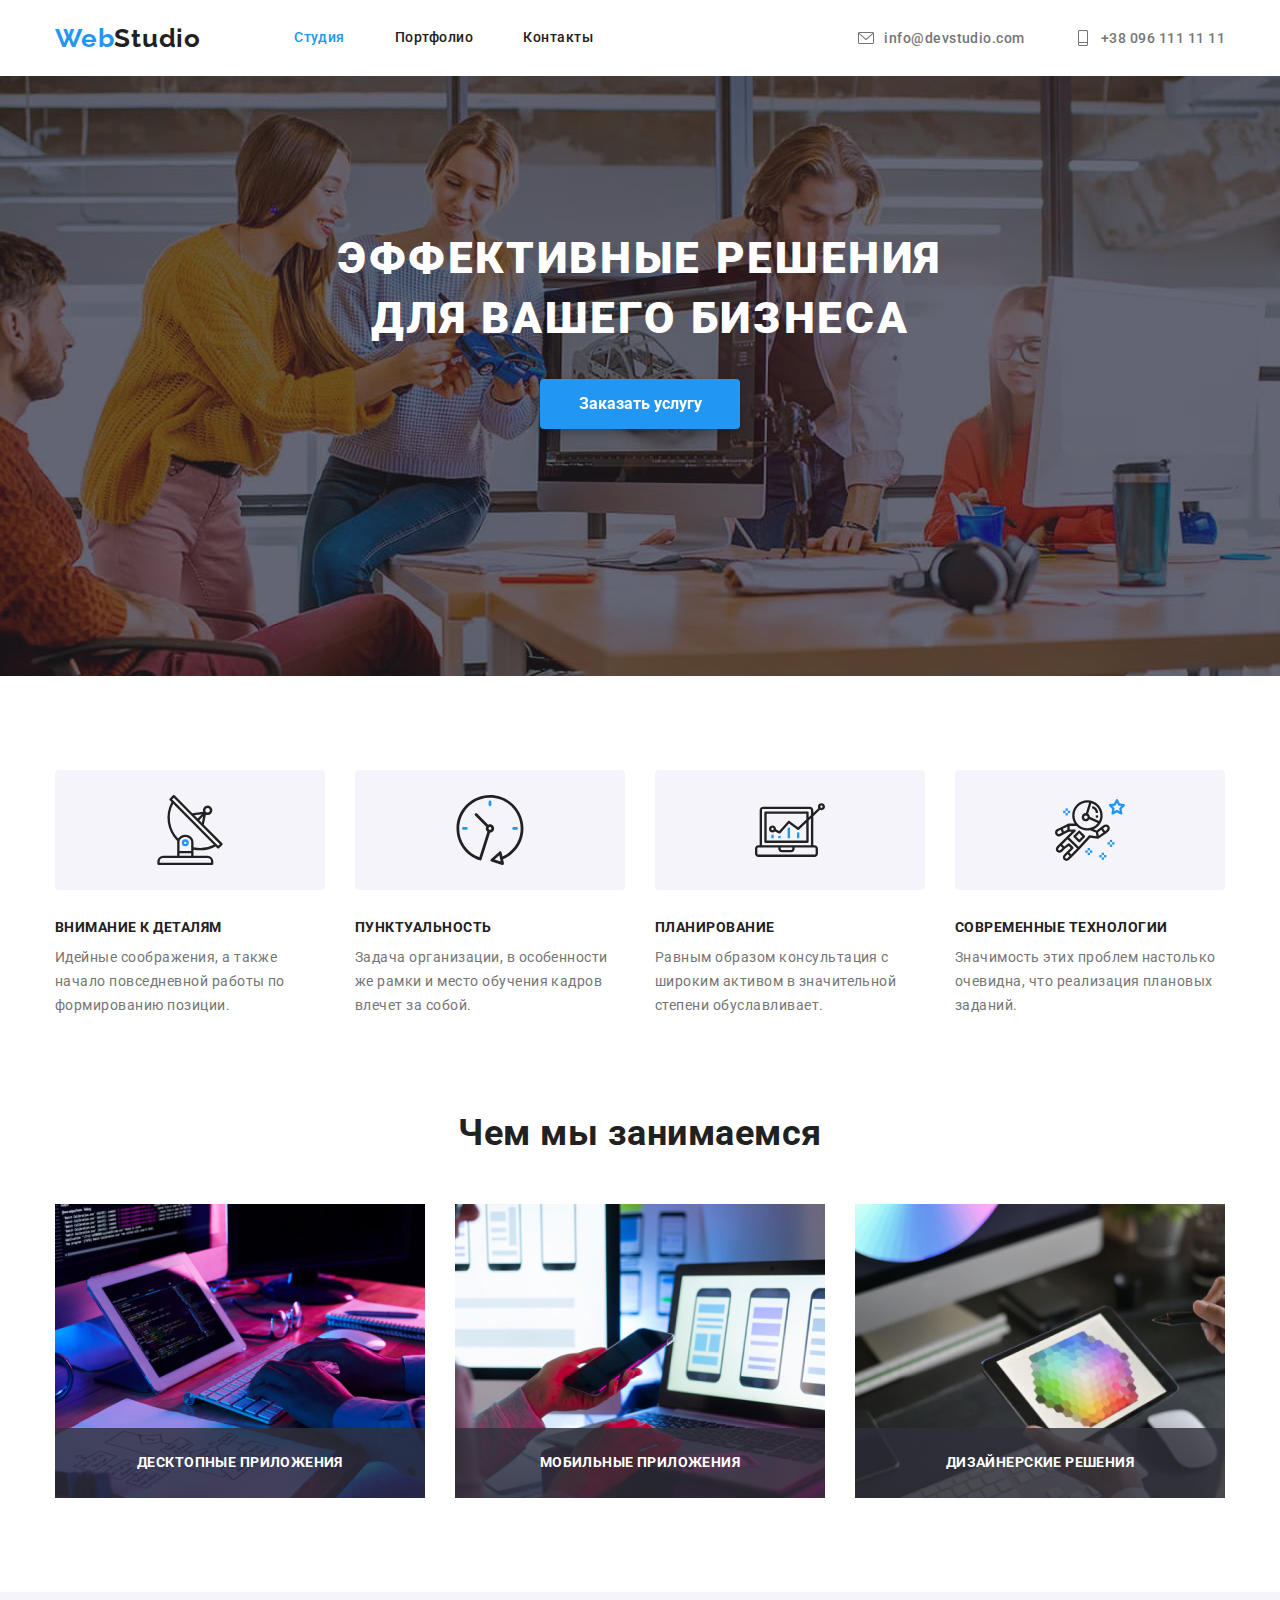
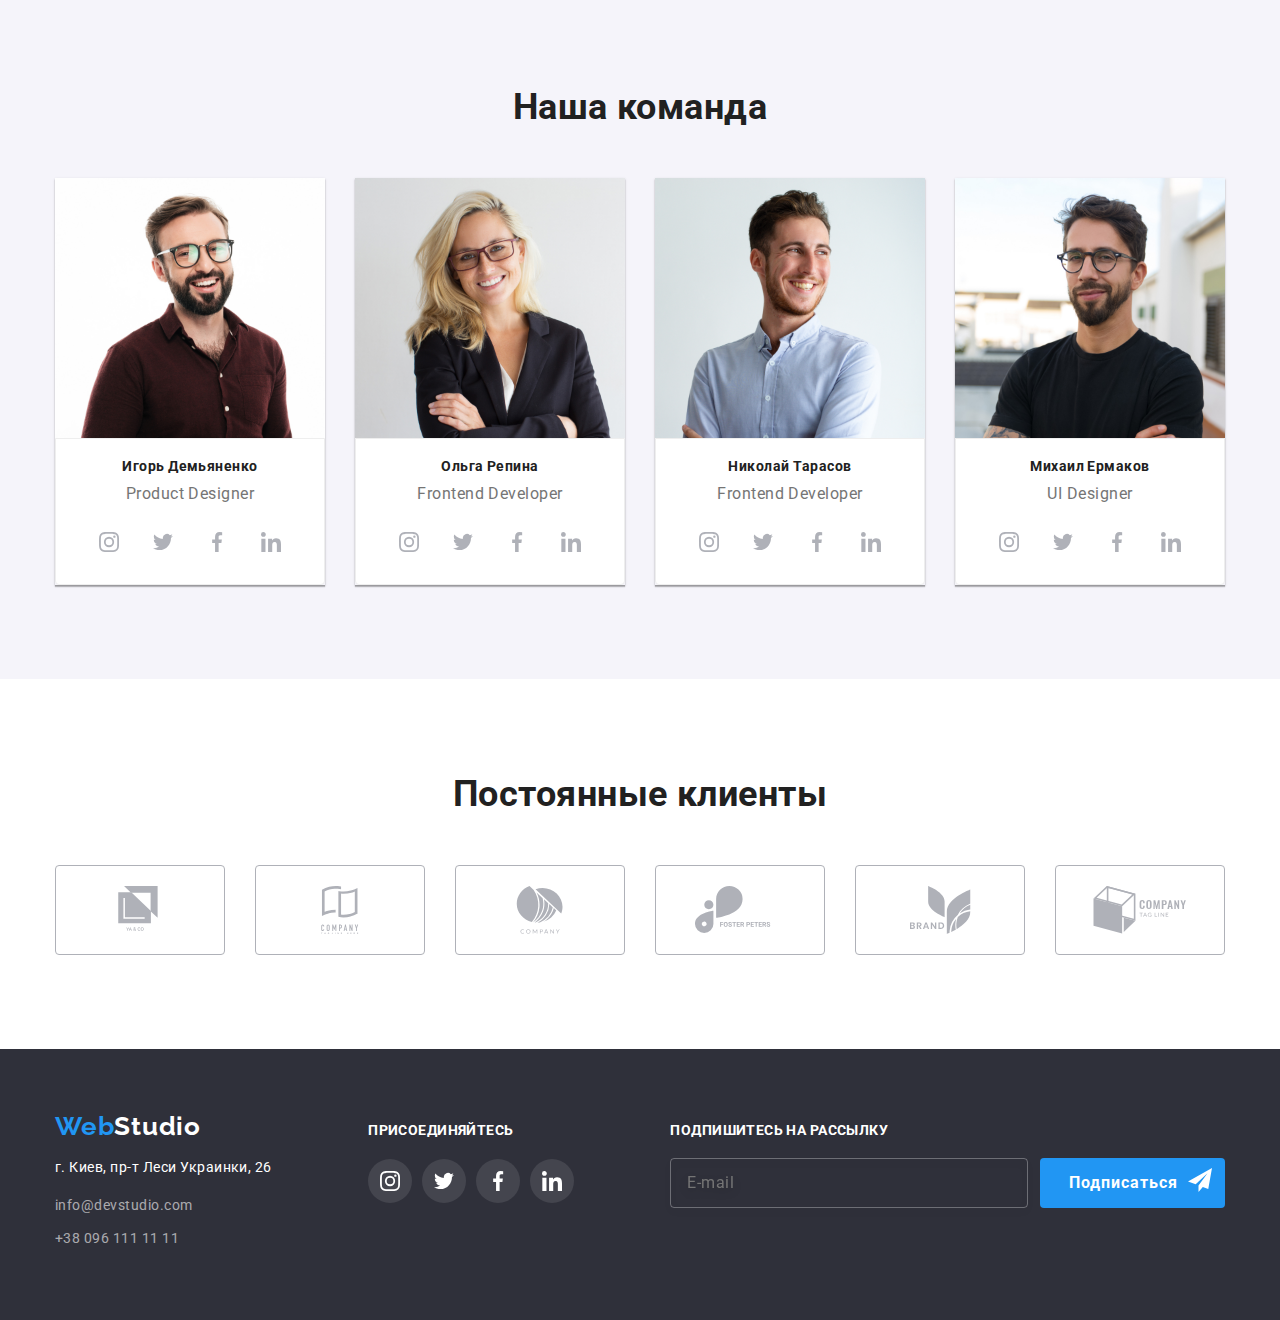
==== commit ebb95511: "ended sass" ====
--- a/index.html
+++ b/index.html
@@ -405,13 +405,7 @@
             </div>
             <div class="modal-form-field">
               <label for="feedback" class="modal-label">Комментарий</label>
-              <textarea
-                name="feedback"
-                id="feedback"
-                rows="5"
-                placeholder="Введите текст"
-                class="textarea-input"
-              ></textarea>
+              <textarea name="feedback" id="feedback" placeholder="Введите текст" class="textarea-input"></textarea>
             </div>
 
             <div class="modal-form-checkbox">
--- a/css/main.min.css
+++ b/css/main.min.css
@@ -1,2 +1,2 @@
-.visually-hidden{position:absolute;width:1px;height:1px;margin:-1px;padding:0;overflow:hidden;border:0;clip:rect(0 0 0 0)}.title{color:var(--hero-text-color);font-weight:900;font-size:44px;line-height:1.36;letter-spacing:0.06em;text-transform:uppercase;text-align:center;display:flex;justify-content:center;align-items:center;max-width:1600px;height:600px;margin-left:auto;margin-right:auto;background-image:linear-gradient(to right, rgba(47,48,58,0.4), rgba(47,48,58,0.4)),url("../img/hero-background.jpg");background-repeat:no-repeat;background-size:cover;background-position:center}body{background-color:#ffffff;color:var(--primary-text-color);font-family:Roboto, sans-serif;letter-spacing:0.03em}img{display:block;max-width:100%;height:auto}:root{--primary-text-color: #757575;--title-text-color: #212121;--accent-color: #2196f3;--hero-text-color: #ffffff;--bgd-button-color: #f5f4fa}a{text-decoration:none}.logo{font-family:Raleway, sans-serif;color:var(--title-text-color);letter-spacing:0.03em;font-weight:bold;font-size:26px;line-height:1.19;letter-spacing:0.03em}.logo>span{color:var(--accent-color)}ul{list-style:none;padding:0;margin:0}.hero-title{margin-top:0;margin-bottom:0;font-style:normal;font-weight:900;font-size:44px;line-height:1.36;letter-spacing:0.06em}.section-title-primary{color:var(--title-text-color);font-weight:700;font-size:36px;line-height:1.17;text-align:center;margin-top:0;margin-bottom:50px}.primary-list{display:flex;flex-wrap:wrap;margin-left:-30px;margin-top:-30px}.primary-list .item{margin-left:30px;margin-top:30px;flex-basis:calc(100% / 3 - 30px)}.primary-thumb{position:relative}.label{position:absolute;font-family:Roboto;font-weight:700;font-size:14px;line-height:1.14;text-align:center;letter-spacing:0.03em;text-transform:uppercase;color:#fff;background:rgba(47,48,58,0.8);width:100%;height:70px;bottom:0;right:0;margin:0;padding-top:27px}.section-title-secondary{color:var(--title-text-color);font-weight:700;font-size:14px;line-height:1.14;margin-top:0;margin-bottom:10px}.section-title-portfolio{color:var(--title-text-color);font-size:18px;line-height:2;margin-top:0;margin-bottom:0}.title-uppercase{text-transform:uppercase}.team-section{background:#f5f4fa;padding-top:94px}.team-list{display:flex;flex-wrap:wrap;margin-left:-30px;margin-top:-30px}.team-list>.item{margin-left:30px;margin-top:30px;flex-basis:calc(100% / 4 - 30px);box-shadow:0px 1px 3px rgba(0,0,0,0.12),0px 1px 1px rgba(0,0,0,0.14),0px 2px 1px rgba(0,0,0,0.2)}.team-list .card{display:flex;flex-wrap:wrap;border-radius:0px 0px 4px 4px;display:flex;flex-direction:column;align-items:center}.section{padding-bottom:94px}.section p{margin-top:0}.section-text{font-size:14px;line-height:1.71;margin-bottom:0}.section-team-text{font-size:16px;line-height:1.18}.section-portfolio-text{font-size:16px;line-height:1.86;margin-bottom:0;color:var(--primary-text-color)}.address{color:var(--primary-text-color);font-family:Roboto, sans-serif;font-weight:500;font-size:14px;line-height:1.17;display:flex;cursor:pointer;vertical-align:bottom;padding:0;border:none;margin:0}.address:hover,.address:focus{color:var(--accent-color);transition:250ms cubic-bezier(0.4, 0, 0.2, 1)}.icon-nav{margin-right:10px;fill:currentColor;display:inline-block;width:16px;height:16px}.main-nav{display:flex;align-items:center}.portfolio-border{border-bottom:1px solid #ececec}.site-nav{display:flex;margin-left:93px}.site-nav .link{display:block;padding-bottom:30px;padding-top:30px;color:var(--title-text-color);font-weight:500;font-size:14px;line-height:1.14;text-decoration:none;position:relative;transition:250ms cubic-bezier(0.4, 0, 0.2, 1)}.site-nav .link::after{content:'';display:block;width:100%;background:var(--accent-color);border-radius:2px;height:4px;position:absolute;left:0;bottom:0;opacity:0;transition:250ms cubic-bezier(0.4, 0, 0.2, 1)}.site-nav .link:hover::after,.site-nav .link:focus::after,.site-nav .current::after{opacity:1}.site-nav .link:hover,.site-nav .link:focus,.site-nav .current{color:var(--accent-color);transition:250ms cubic-bezier(0.4, 0, 0.2, 1)}.site-nav .item:not(:last-child){margin-right:50px}.address-nav{display:flex;margin-left:auto}.address-nav .item+.item{margin-left:50px}.button{color:var(--hero-text-color);background-color:var(--accent-color);font-family:inherit;border-radius:4px;text-align:center;border:none}.button.primary{font-weight:700;font-size:16px;line-height:1.87;padding:10px 32px;min-width:200px;margin-top:30px;filter:drop-shadow(0px 4px 4px rgba(0,0,0,0.25))}.button.secondary{color:var(--title-text-color);background-color:var(--bgd-button-color);font-weight:500;font-size:16px;line-height:1.62;min-width:73px;padding:6px 22px}.secondary:hover,.secondary:focus{color:var(--hero-text-color);background-color:var(--accent-color);transition:250ms cubic-bezier(0.4, 0, 0.2, 1);filter:drop-shadow(0px 4px 4px rgba(0,0,0,0.25))}.feacher-list{display:flex;flex-wrap:wrap;margin-left:-30px;margin-top:-30px}.feacher-list .item{margin-left:30px;margin-top:30px;flex-basis:calc(100% / 4 - 30px)}.feacher-list .item::before{content:'';display:block;height:120px;margin-bottom:30px;background:#f5f4fa;border-radius:4px;background-repeat:no-repeat;background-size:contain;background-position:center}.feacher-list .icon-antena::before{background-image:url(../img/feacher-list/antena.svg)}.feacher-list .icon-clock::before{background-image:url(../img/feacher-list/clock.svg)}.feacher-list .icon-diagram::before{background-image:url(../img/feacher-list/diagram.svg)}.feacher-list .icon-astronaut::before{background-image:url(../img/feacher-list/astronaut.svg)}.portfolio-list{display:flex;flex-wrap:wrap;margin-right:-30px;margin-top:-30px;flex-basis:calc(100% / 3 - 30px);padding-bottom:94px;cursor:pointer}.product-thumb{position:relative;overflow:hidden}.overlay{position:absolute;width:100%;height:100%;opacity:0;top:0;left:0;font-family:Roboto;font-style:normal;font-weight:400;font-size:18px;line-height:1.56;letter-spacing:0.03em;padding:63px 24px;color:var(--hero-text-color);background:rgba(33,150,243,0.9);transition:250ms cubic-bezier(0.4, 0, 0.2, 1);transform:translateY(100%)}.overlay:hover{opacity:1}.portfolio-list .item{width:370px;margin-right:30px;margin-top:30px}.portfolio-list-actions{display:flex;flex-direction:column}.portfolio-list-actions:hover,.portfolio-list-actions:focus{border:1px solid #eeeeee;box-sizing:border-box;box-shadow:0px 1px 1px rgba(0,0,0,0.12),0px 4px 4px rgba(0,0,0,0.06),1px 4px 6px rgba(0,0,0,0.16)}.portfolio-list-actions:hover .overlay,.portfolio-list-actions:focus .overlay{opacity:1;transform:translateY(0)}.item .card{padding:20px 24px;border:1px solid #eeeeee;background-color:var(--hero-text-color)}.card-list{display:flex;padding:0;margin:0;text-align:center}.card-list .item{display:inline-block}.item-card{border:none;padding:0;border-radius:50%;align-items:center;display:flex;justify-content:center;width:44px;height:44px}.item-icon{width:20px;height:20px}.item-card:hover,.item-card:focus,.footer-card:hover,.footer-card:focus{fill:#2196f3;--color1: #ffffff;background-color:#2196f3;transition:250ms cubic-bezier(0.4, 0, 0.2, 1)}.card-list .item:not(:last-child){margin-right:10px}.portfolio-button{display:flex;margin-bottom:50px;justify-content:center;padding-top:94px}.portfolio-button .item:not(:last-child){margin-right:8px}.client-logo{display:flex;margin-left:-30px;margin-top:-30px}.client-logo .item{display:flex}.client-logo .item{flex-wrap:wrap;flex-basis:calc(100% / 6 - 30px);margin-left:30px;margin-top:30px}.client-logo .item-link{width:170px;height:90px;border:1px solid #afb1b8;box-sizing:border-box;border-radius:4px;cursor:pointer}.client-logo .item-link:hover,.client-logo .item-link:focus{border:1px solid #2196f3;transition:250ms cubic-bezier(0.4, 0, 0.2, 1)}.client-logo .item-link .logo-icons:hover,.client-logo .item-link:focus .logo-icons{fill:#2196f3}.logo-icons{display:inline-block;width:100%;height:100%;padding:20px;fill:#afb1b8}.section-logo{padding-top:94px}.footer{background-color:#2f303a;margin-top:0;padding-top:60px;padding-bottom:60px}.footer-content{display:flex;align-items:baseline;justify-content:space-between}.footer .footer-logo{color:var(--hero-text-color)}.footer-address{color:var(--hero-text-color);font-weight:400;font-style:normal;font-size:14px;line-height:1.71;display:flex;flex-direction:column}.footer-mail,.footer-tel{font-weight:normal;font-size:14px;line-height:1.71;color:rgba(255,255,255,0.6);margin-bottom:9px}.link-header{font-style:normal;font-weight:bold;font-size:14px;line-height:1.14;letter-spacing:0.03em;text-transform:uppercase;color:var(--hero-text-color);margin-bottom:20px}.footer-card{width:44px;height:44px;background:rgba(255,255,255,0.1);border-radius:50%;align-items:center;display:flex;justify-content:center;--color1: #ffffff;transition:250ms cubic-bezier(0.4, 0, 0.2, 1)}.footer-icon{width:20px;height:20px}.footer-form{display:flex;align-items:flex-end}.footer-form-button{padding-top:10px;padding-bottom:10px;padding-left:29px;padding-right:13px;font-family:Roboto, sans-serif;font-weight:700;font-size:16px;line-height:1.87;text-align:center;letter-spacing:0.06em;display:flex;align-content:flex-end}.footer-form-button::after{content:'';display:inline-block;margin-left:10px;width:24px;height:24px;background-image:url(../img/icons/telegram.svg);background-repeat:no-repeat;background-size:contain;background-position:bottom;color:#ffffff}.form-field{display:flex;flex-direction:column;margin-right:12px}.form-label{font-family:Roboto, sans-serif;font-weight:700;font-size:14px;line-height:1.142;letter-spacing:0.03em;text-transform:uppercase;color:var(--hero-text-color);margin-bottom:20px}.form-input{border:1px solid rgba(255,255,255,0.3);box-sizing:border-box;filter:drop-shadow(0px 4px 4px rgba(0,0,0,0.15));border-radius:4px;background-color:inherit;width:358px;height:50px;font-family:Roboto, sans-serif;font-weight:400;font-size:16px;line-height:1.25;letter-spacing:0.03em;color:rgba(255,255,255,0.6);padding-left:16px}.container{width:1200px;padding-left:15px;padding-right:15px;margin-left:auto;margin-right:auto}.backdrop{position:fixed;top:0;left:0;width:100%;height:100%;background:rgba(0,0,0,0.2);opacity:1;transition:opacity 250ms cubic-bezier(0.4, 0, 0.2, 1)}.backdrop.is-hidden{opacity:0;pointer-events:none}.backdrop.is-hidden.modal{transform:translate(-50%, -50%) scale(0.9)}.modal{position:absolute;background:#ffffff;top:50%;left:50%;transform:translate(-50%, -50%) scale(1);box-shadow:0px 1px 3px rgba(0,0,0,0.12),0px 1px 1px rgba(0,0,0,0.14),0px 2px 1px rgba(0,0,0,0.2);border-radius:4px;width:528px;height:581px}.modal-close-button{display:flex;width:11px;height:11px;transition:250ms cubic-bezier(0.4, 0, 0.2, 1)}.icon-wrapper{align-items:center;display:flex;justify-content:center;position:absolute;top:0;right:0;width:30px;height:30px;border-radius:50%;border:1px solid rgba(0,0,0,0.1);box-sizing:border-box;margin-top:8px;margin-right:8px}.icon-wrapper:hover .modal-close-button{fill:var(--accent-color);transition:250ms cubic-bezier(0.4, 0, 0.2, 1)}.form-button{padding:10px 55px;font-family:Roboto, sans-serif;font-weight:700;font-size:16px;line-height:1.87;display:flex;margin:0 auto;letter-spacing:0.06em;display:flex}.modal-form{padding:40px}.modal-form-title{font-family:Roboto, sans-serif;font-weight:700;font-size:20px;line-height:1.15;text-align:center;letter-spacing:0.03em;color:#212121;margin-bottom:12px;display:flex}.modal-form-field{display:flex;flex-direction:column;margin-bottom:4px;position:relative}.modal-label{font-family:Roboto, sans-serif;font-weight:400;font-size:12px;line-height:1.166;letter-spacing:0.01em;color:#757575;margin-bottom:4px}.checkbox-label{font-family:Roboto, sans-serif;font-weight:400;font-size:14px;line-height:1.71;letter-spacing:0.03em;color:#757575;margin-left:7px}.modal-input{border:1px solid rgba(33,33,33,0.2);box-sizing:border-box;border-radius:4px;height:40px;cursor:pointer;padding-left:40px;margin-bottom:10px}.modal-input:focus,.modal-input:hover,.textarea-input:hover,.textarea-input:focus{border:1px solid var(--accent-color);outline:none;transition:250ms cubic-bezier(0.4, 0, 0.2, 1)}.modal-form:focus .modal-input{color:var(--accent-color);transition:250ms cubic-bezier(0.4, 0, 0.2, 1)}.modal-form-field:focus .modal-input{fill:var(--accent-color);transition:250ms cubic-bezier(0.4, 0, 0.2, 1)}.textarea-input{height:120px;border:1px solid rgba(33,33,33,0.2);box-sizing:border-box;border-radius:4px;margin-bottom:20px;padding:12px 16px;font-family:Roboto, sans-serif;font-weight:400;font-size:12px;line-height:1.166;letter-spacing:0.01em;cursor:pointer}.textarea-input::placeholder{font-family:Roboto, sans-serif;font-weight:400;font-size:12px;line-height:1.166;letter-spacing:0.01em;color:rgba(117,117,117,0.5)}.modal-form-checkbox{display:flex;margin-right:7px}.modal-icon{position:absolute;top:0;left:0;transform:translateY(100%);margin:19px 15px}.modal-input:focus+.modal-icon{fill:var(--accent-color);transition:250ms cubic-bezier(0.4, 0, 0.2, 1)}.checkbox{-moz-appearance:none;-webkit-appearance:none;appearance:none;position:absolute}.checkbox-icon{display:inline-block;margin-right:7px;width:16px;height:15px;background:var(--hero-text-color);justify-items:start;fill:var(--hero-text-color);border:1px solid black;border-radius:4px;transform:translateY(20%)}.checkbox:focus ~ .checkbox-icon,.checkbox:checked+.checkbox-icon{background:var(--accent-color);border:1px var(--accent-color);transition:250ms cubic-bezier(0.4, 0, 0.2, 1)}.checkbox-label{display:flex;flex-direction:row-reverse}.contract{color:var(--accent-color);text-decoration:underline}
+.section{padding-bottom:94px}.section p{margin-top:0}.section-text{font-size:14px;line-height:1.71;margin-bottom:0}.section-team-text{font-size:16px;line-height:1.18}.section-portfolio-text{font-size:16px;line-height:1.86;margin-bottom:0;color:#757575}body{background-color:#ffffff;color:#757575;font-family:Roboto, sans-serif;letter-spacing:0.03em}img{display:block;max-width:100%;height:auto}a{text-decoration:none}ul{list-style:none;padding:0;margin:0}.visually-hidden{position:absolute;width:1px;height:1px;margin:-1px;padding:0;overflow:hidden;border:0;clip:rect(0 0 0 0)}.container{width:1200px;padding-left:15px;padding-right:15px;margin-left:auto;margin-right:auto}.logo{font-family:Raleway, sans-serif;color:#212121;letter-spacing:0.03em;font-weight:bold;font-size:26px;line-height:1.19;letter-spacing:0.03em}.logo span{color:#2196f3}.title{color:#fff;font-weight:900;font-size:44px;line-height:1.36;letter-spacing:0.06em;text-transform:uppercase;text-align:center;display:flex;justify-content:center;align-items:center;width:100%;height:600px;margin-left:auto;margin-right:auto;background-image:linear-gradient(to right, rgba(47,48,58,0.4), rgba(47,48,58,0.4)),url("../img/hero-background.jpg");background-repeat:no-repeat;background-size:cover;background-position:center}.title-uppercase{text-transform:uppercase}.section-title-primary{color:#212121;font-weight:700;font-size:36px;line-height:1.17;text-align:center;margin-top:0;margin-bottom:50px}.section-title-secondary{color:#212121;font-weight:700;font-size:14px;line-height:1.14;margin-top:0;margin-bottom:10px}.section-title-portfolio{color:#212121;font-size:18px;line-height:2;margin-top:0;margin-bottom:0}.hero-title{margin-top:0;margin-bottom:0;font-style:normal;font-weight:900;font-size:44px;line-height:1.36;letter-spacing:0.06em}.team-section{background:#f5f4fa;padding-top:94px}.address{color:#757575;font-family:Roboto, sans-serif;font-weight:500;font-size:14px;line-height:1.17;display:flex;vertical-align:bottom;padding:0;border:none;margin:0;cursor:pointer}.address:hover,.address:focus{color:#2196f3;transition:250ms cubic-bezier(0.4, 0, 0.2, 1)}.icon-nav{margin-right:10px;fill:currentColor;display:inline-block;width:16px;height:16px}.main-nav{display:flex;align-items:center}.portfolio-border{border-bottom:1px solid #ececec}.site-nav{display:flex;margin-left:93px}.site-nav .link{display:block;padding-bottom:30px;padding-top:30px;color:#212121;font-weight:500;font-size:14px;line-height:1.14;text-decoration:none;position:relative;transition:250ms cubic-bezier(0.4, 0, 0.2, 1)}.site-nav .link link::after{content:'';display:block;width:100%;background:#2196f3;border-radius:2px;height:4px;position:absolute;left:0;bottom:0;opacity:0;transition:250ms cubic-bezier(0.4, 0, 0.2, 1)}.site-nav .item:not(:last-child){margin-right:50px}.site-nav .link:hover::after,.site-nav .link:focus::after,.site-nav .current::after{opacity:1}.site-nav .link:hover,.site-nav .link:focus,.site-nav .current{color:#2196f3;transition:250ms cubic-bezier(0.4, 0, 0.2, 1)}.address-nav{display:flex;margin-left:auto}.address-nav .item+.item{margin-left:50px}.button{color:#fff;background-color:#2196f3;font-family:inherit;border-radius:4px;text-align:center;border:none}.button.primary{font-weight:700;font-size:16px;line-height:1.87;padding:10px 32px;min-width:200px;margin-top:30px;filter:drop-shadow(0px 4px 4px rgba(0,0,0,0.25))}.button.secondary{color:#212121;background-color:#f5f4fa;font-weight:500;font-size:16px;line-height:1.62;min-width:73px;padding:6px 22px}.button.secondary:hover,.button.secondary:focus{color:#fff;background-color:#2196f3;transition:250ms cubic-bezier(0.4, 0, 0.2, 1);filter:drop-shadow(0px 4px 4px rgba(0,0,0,0.25))}.feacher-list{display:flex;flex-wrap:wrap;margin-left:-30px;margin-top:-30px}.feacher-list .item{margin-left:30px;margin-top:30px;flex-basis:calc(100% / 4 - 30px)}.feacher-list .item::before{content:'';display:block;height:120px;margin-bottom:30px;background:#f5f4fa;border-radius:4px;background-repeat:no-repeat;background-size:contain;background-position:center}.feacher-list .icon-antena::before{background-image:url(../img/feacher-list/antena.svg)}.feacher-list .icon-clock::before{background-image:url(../img/feacher-list/clock.svg)}.feacher-list .icon-diagram::before{background-image:url(../img/feacher-list/diagram.svg)}.feacher-list .icon-astronaut::before{background-image:url(../img/feacher-list/astronaut.svg)}.primary-list{display:flex;flex-wrap:wrap;margin-left:-30px;margin-top:-30px}.primary-list .item{margin-left:30px;margin-top:30px;flex-basis:calc(100% / 3 - 30px)}.primary-thumb{position:relative}.label{position:absolute;font-family:Roboto;font-weight:700;font-size:14px;line-height:1.14;text-align:center;letter-spacing:0.03em;text-transform:uppercase;color:#fff;background:rgba(47,48,58,0.8);width:100%;height:70px;bottom:0;right:0;margin:0;padding-top:27px}.team-list{display:flex;flex-wrap:wrap;margin-left:-30px;margin-top:-30px}.team-list .card{display:flex;flex-wrap:wrap;border-radius:0px 0px 4px 4px;display:flex;flex-direction:column;align-items:center}.team-list>.item{margin-left:30px;margin-top:30px;flex-basis:calc(100% / 4 - 30px);box-shadow:0px 1px 3px rgba(0,0,0,0.12),0px 1px 1px rgba(0,0,0,0.14),0px 2px 1px rgba(0,0,0,0.2)}.portfolio-list{display:flex;flex-wrap:wrap;margin-right:-30px;margin-top:-30px;flex-basis:calc(100% / 3 - 30px);padding-bottom:94px;cursor:pointer}.product-thumb{position:relative;overflow:hidden}.overlay{position:absolute;width:100%;height:100%;opacity:0;top:0;left:0;font-family:Roboto;font-style:normal;font-weight:400;font-size:18px;line-height:1.56;letter-spacing:0.03em;padding:63px 24px;color:#fff;background:rgba(33,150,243,0.9);transition:250ms cubic-bezier(0.4, 0, 0.2, 1);transform:translateY(100%)}.overlay:hover{opacity:1}.portfolio-list .item{width:370px;margin-right:30px;margin-top:30px}.portfolio-list-actions{display:flex;flex-direction:column}.portfolio-list-actions:hover,.portfolio-list-actions:focus{border:1px solid #eeeeee;box-sizing:border-box;box-shadow:0px 1px 1px rgba(0,0,0,0.12),0px 4px 4px rgba(0,0,0,0.06),1px 4px 6px rgba(0,0,0,0.16)}.portfolio-list-actions:hover .overlay,.portfolio-list-actions:focus .overlay{opacity:1;transform:translateY(0)}.item .card{padding:20px 24px;border:1px solid #eeeeee;background-color:#fff}.card-list{display:flex;padding:0;margin:0;text-align:center}.card-list .item{display:inline-block}.item-card{border:none;padding:0;border-radius:50%;align-items:center;display:flex;justify-content:center;width:44px;height:44px}.item-icon{width:20px;height:20px}.item-card:hover,.item-card:focus,.footer-card:hover,.footer-card:focus{fill:#2196f3;--color1: #ffffff;background-color:#2196f3;transition:250ms cubic-bezier(0.4, 0, 0.2, 1)}.card-list .item:not(:last-child){margin-right:10px}.portfolio-button{display:flex;margin-bottom:50px;justify-content:center;padding-top:94px}.portfolio-button .item:not(:last-child){margin-right:8px}.client-logo{display:flex;margin-left:-30px;margin-top:-30px}.client-logo .item{display:flex}.client-logo .item{flex-wrap:wrap;flex-basis:calc(100% / 6 - 30px);margin-left:30px;margin-top:30px}.client-logo .item-link{width:170px;height:90px;border:1px solid #afb1b8;box-sizing:border-box;border-radius:4px;cursor:pointer}.client-logo .item-link:hover,.client-logo .item-link:focus{border:1px solid #2196f3;transition:250ms cubic-bezier(0.4, 0, 0.2, 1)}.client-logo .item-link .logo-icons:hover,.client-logo .item-link:focus .logo-icons{fill:#2196f3}.logo-icons{display:inline-block;width:100%;height:100%;padding:20px;fill:#afb1b8}.section-logo{padding-top:94px}.footer{background-color:#2f303a;margin-top:0;padding-top:60px;padding-bottom:60px}.footer-content{display:flex;align-items:baseline;justify-content:space-between}.footer .footer-logo{color:#fff}.footer-address{color:#fff;font-weight:400;font-style:normal;font-size:14px;line-height:1.71;display:flex;flex-direction:column}.footer-mail,.footer-tel{font-weight:normal;font-size:14px;line-height:1.71;color:rgba(255,255,255,0.6);margin-bottom:9px}.link-header{font-style:normal;font-weight:bold;font-size:14px;line-height:1.14;letter-spacing:0.03em;text-transform:uppercase;color:#fff;margin-bottom:20px}.footer-card{width:44px;height:44px;background:rgba(255,255,255,0.1);border-radius:50%;align-items:center;display:flex;justify-content:center;--color1: #ffffff;transition:250ms cubic-bezier(0.4, 0, 0.2, 1)}.footer-icon{width:20px;height:20px}.footer-card:hover,.footer-card:focus{fill:#2196f3;--color1: #ffffff;background-color:#2196f3;transition:250ms cubic-bezier(0.4, 0, 0.2, 1)}.footer-form{display:flex;align-items:flex-end}.footer-form-button{padding-top:10px;padding-bottom:10px;padding-left:29px;padding-right:13px;font-family:Roboto, sans-serif;font-weight:700;font-size:16px;line-height:1.87;text-align:center;letter-spacing:0.06em;display:flex;align-content:flex-end}.footer-form-button::after{content:'';display:inline-block;margin-left:10px;width:24px;height:24px;background-image:url(../img/icons/telegram.svg);background-repeat:no-repeat;background-size:contain;background-position:bottom;color:#ffffff}.form-field{display:flex;flex-direction:column;margin-right:12px}.form-label{font-family:Roboto, sans-serif;font-weight:700;font-size:14px;line-height:1.142;letter-spacing:0.03em;text-transform:uppercase;color:#fff;margin-bottom:20px}.form-input{border:1px solid rgba(255,255,255,0.3);box-sizing:border-box;filter:drop-shadow(0px 4px 4px rgba(0,0,0,0.15));border-radius:4px;background-color:inherit;width:358px;height:50px;font-family:Roboto, sans-serif;font-weight:400;font-size:16px;line-height:1.25;letter-spacing:0.03em;color:rgba(255,255,255,0.6);padding-left:16px}.backdrop{position:fixed;top:0;left:0;width:100%;height:100%;background:rgba(0,0,0,0.2);opacity:1;transition:opacity 250ms cubic-bezier(0.4, 0, 0.2, 1)}.backdrop.is-hidden{opacity:0;pointer-events:none}.backdrop.is-hidden.modal{transform:translate(-50%, -50%) scale(0.9)}.modal{position:absolute;background:#ffffff;top:50%;left:50%;transform:translate(-50%, -50%) scale(1);box-shadow:0px 1px 3px rgba(0,0,0,0.12),0px 1px 1px rgba(0,0,0,0.14),0px 2px 1px rgba(0,0,0,0.2);border-radius:4px;width:528px;height:581px}.modal-close-button{display:flex;width:11px;height:11px;transition:250ms cubic-bezier(0.4, 0, 0.2, 1)}.icon-wrapper{align-items:center;display:flex;justify-content:center;position:absolute;top:0;right:0;width:30px;height:30px;border-radius:50%;border:1px solid rgba(0,0,0,0.1);box-sizing:border-box;margin-top:8px;margin-right:8px}.icon-wrapper:hover .modal-close-button{fill:#2196f3;transition:250ms cubic-bezier(0.4, 0, 0.2, 1)}.form-button{padding:10px 55px;font-family:Roboto, sans-serif;font-weight:700;font-size:16px;line-height:1.87;display:flex;margin:0 auto;letter-spacing:0.06em;display:flex}.form-button:hover,.form-button:focus{background-color:#188ce8}.modal-form{padding:40px}.modal-form-title{font-family:Roboto, sans-serif;font-weight:700;font-size:20px;line-height:1.15;text-align:center;letter-spacing:0.03em;color:#212121;margin-bottom:12px;display:flex}.modal-form-field{display:flex;flex-direction:column;margin-bottom:4px;position:relative}.modal-label{font-family:Roboto, sans-serif;font-weight:400;font-size:12px;line-height:1.166;letter-spacing:0.01em;color:#757575;margin-bottom:4px}.checkbox-label{font-family:Roboto, sans-serif;font-weight:400;font-size:14px;line-height:1.71;letter-spacing:0.03em;color:#757575;margin-left:7px}.modal-input{border:1px solid rgba(33,33,33,0.2);box-sizing:border-box;border-radius:4px;height:40px;cursor:pointer;padding-left:40px;margin-bottom:10px}.modal-input:focus,.modal-input:hover,.textarea-input:hover,.textarea-input:focus{border:1px solid #2196f3;outline:none;transition:250ms cubic-bezier(0.4, 0, 0.2, 1)}.modal-form:focus .modal-input{color:#2196f3;transition:250ms cubic-bezier(0.4, 0, 0.2, 1)}.modal-form-field:focus .modal-input{fill:#2196f3;transition:250ms cubic-bezier(0.4, 0, 0.2, 1)}.textarea-input{height:120px;border:1px solid rgba(33,33,33,0.2);box-sizing:border-box;border-radius:4px;margin-bottom:20px;padding:12px 16px;font-family:Roboto, sans-serif;font-weight:400;font-size:12px;line-height:1.166;letter-spacing:0.01em;cursor:pointer;resize:none}.textarea-input::placeholder{font-family:Roboto, sans-serif;font-weight:400;font-size:12px;line-height:1.166;letter-spacing:0.01em;color:rgba(117,117,117,0.5)}.modal-form-checkbox{display:inline-block;margin-right:7px}.modal-icon{position:absolute;top:45%;left:0;margin:0 15px}.modal-input:focus+.modal-icon{fill:#2196f3;transition:250ms cubic-bezier(0.4, 0, 0.2, 1)}.checkbox{-moz-appearance:none;-webkit-appearance:none;appearance:none;position:absolute}.checkbox-icon{display:inline-block;margin-right:7px;width:16px;height:15px;background:#fff;justify-items:start;fill:#fff;border:1px solid black;border-radius:4px;transform:translateY(20%)}.checkbox:focus ~ .checkbox-icon,.checkbox:checked+.checkbox-icon{background:#2196f3;border:1px #2196f3;transition:250ms cubic-bezier(0.4, 0, 0.2, 1)}.checkbox-label{display:flex;flex-direction:row-reverse}.contract{color:#2196f3;text-decoration:underline}
 /*# sourceMappingURL=main.min.css.map */